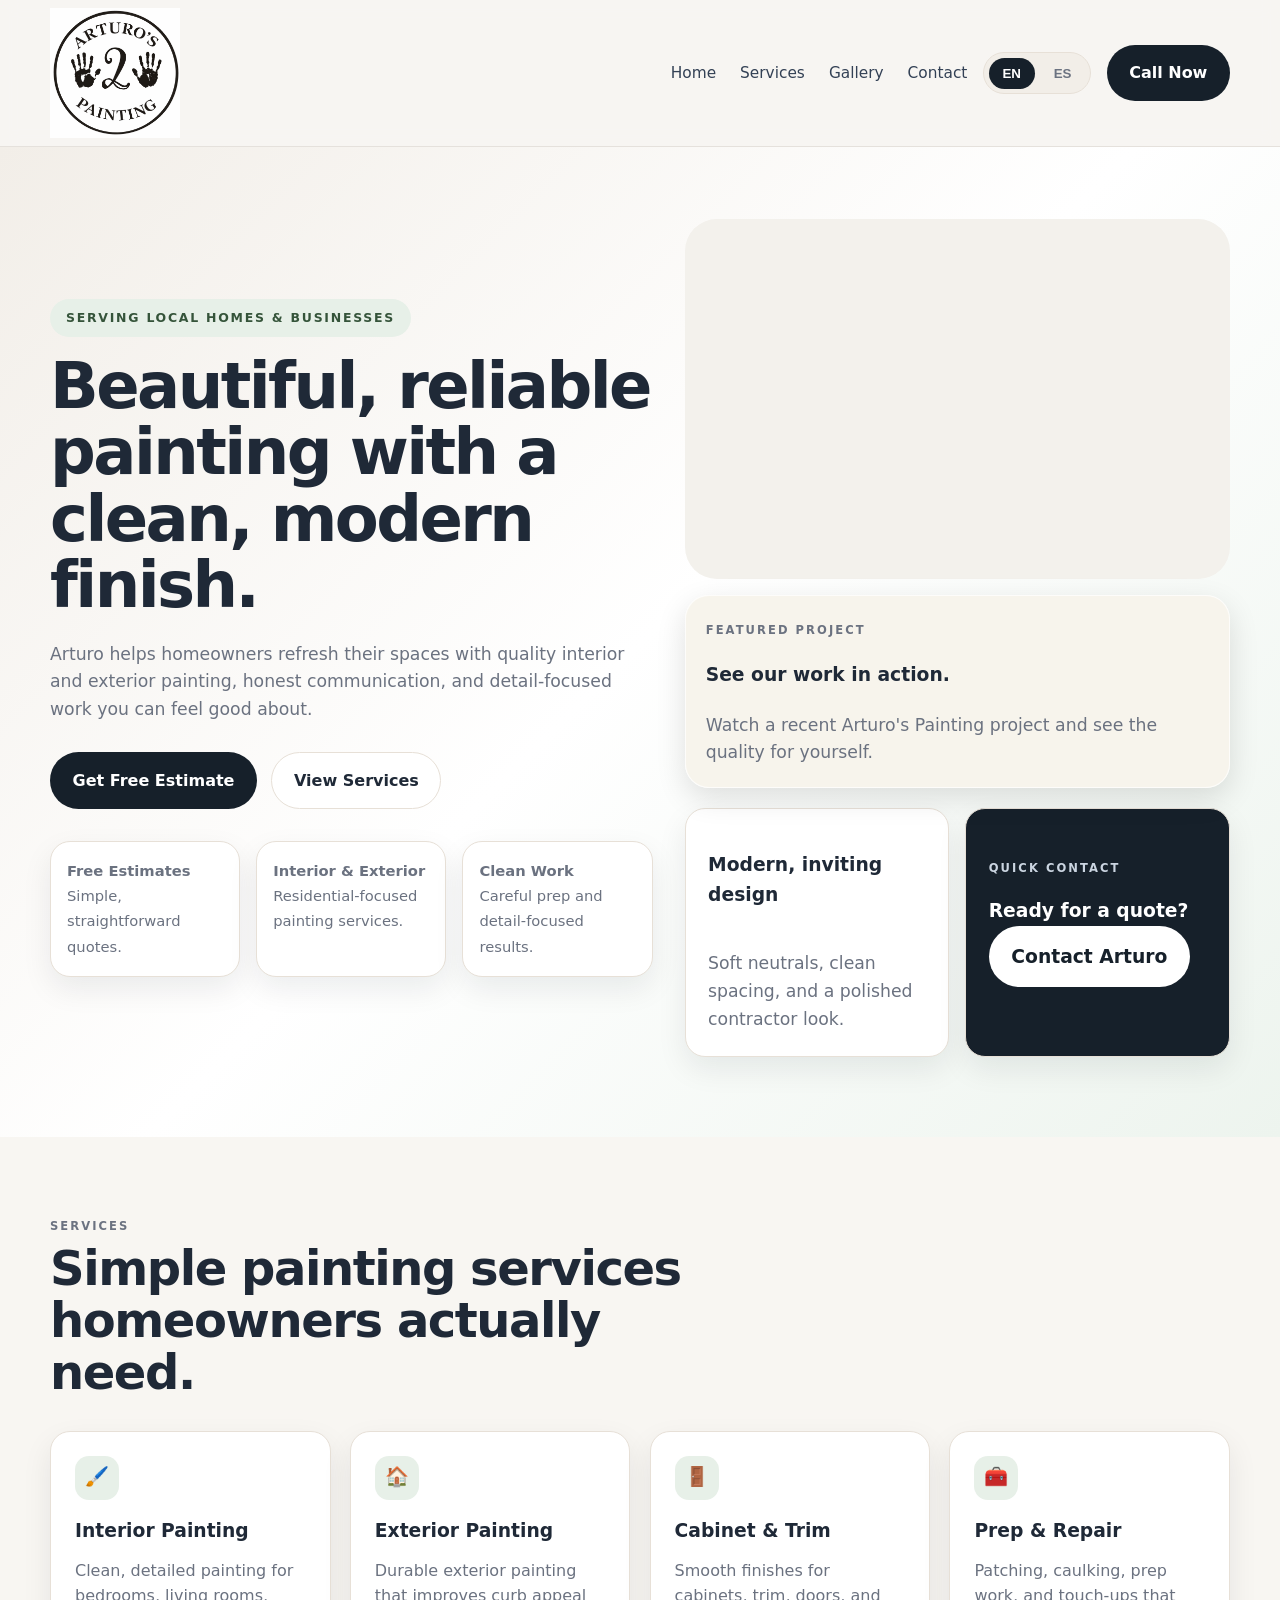
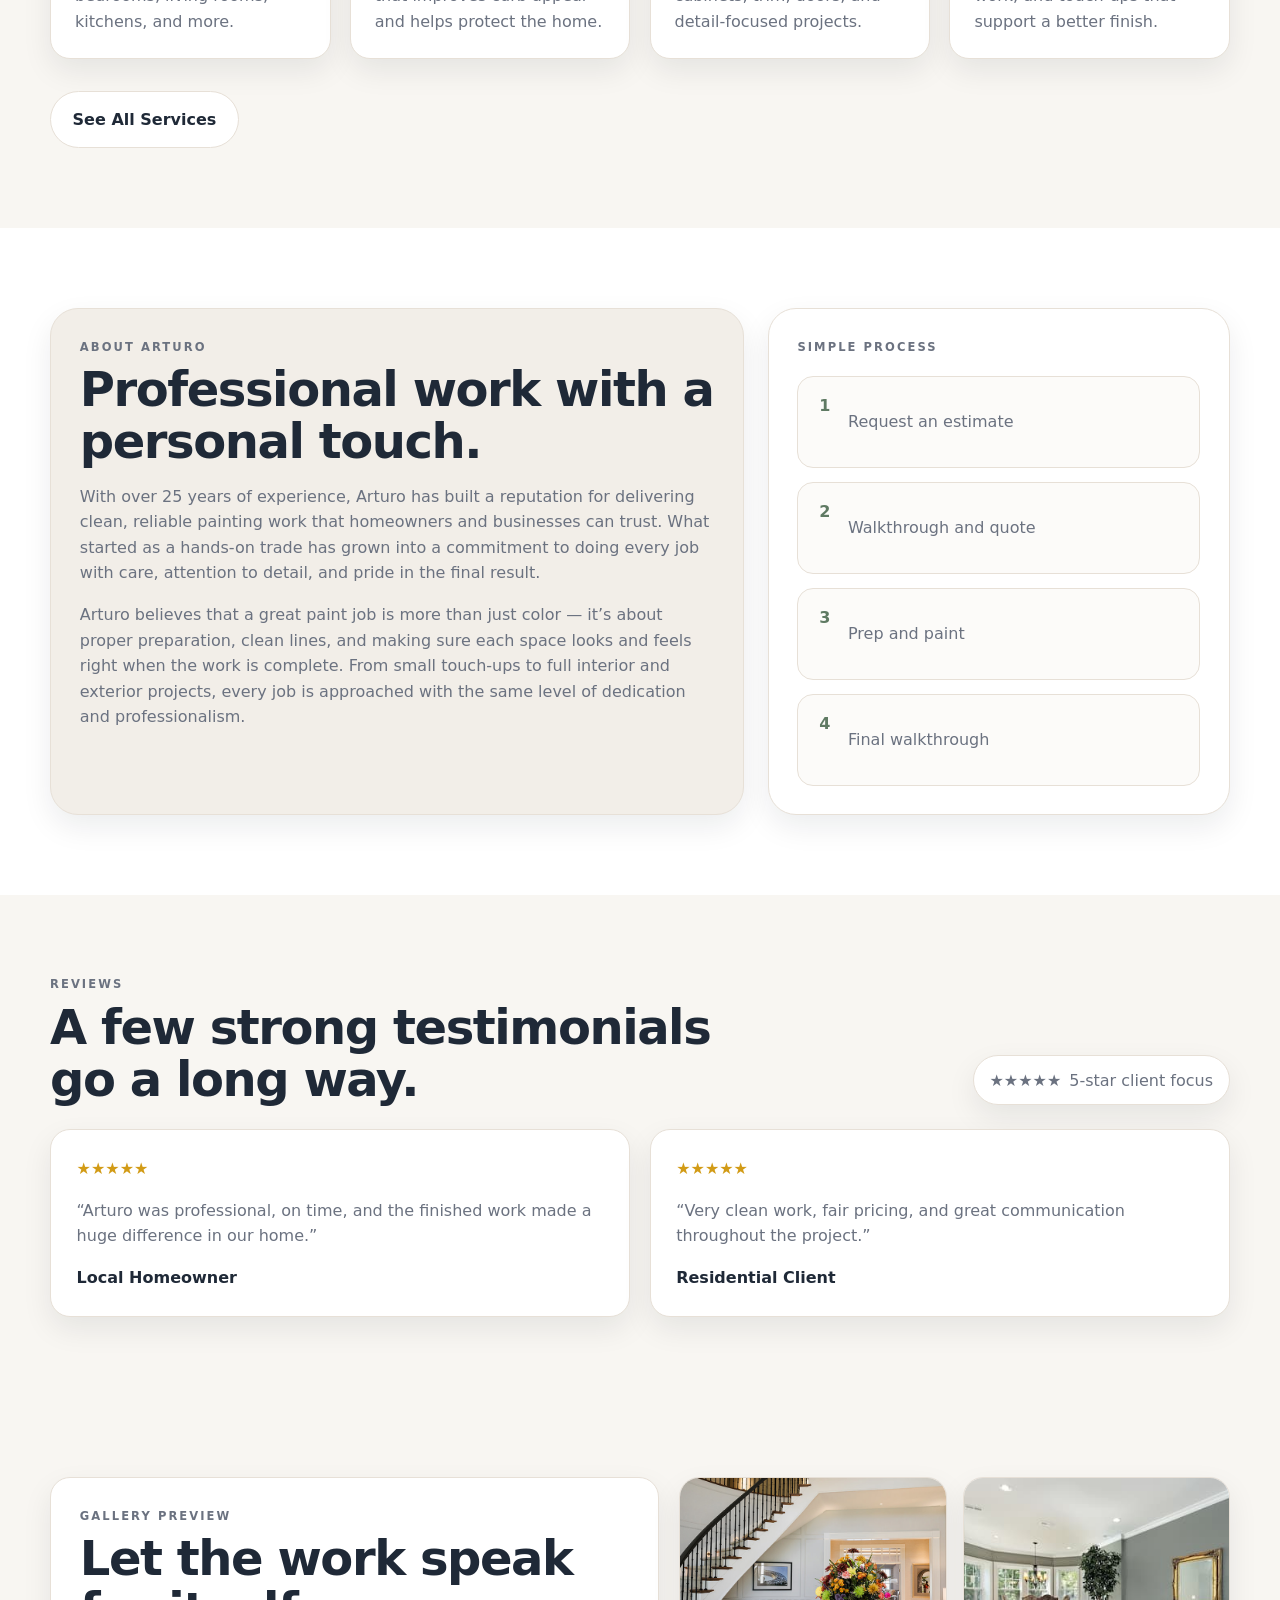
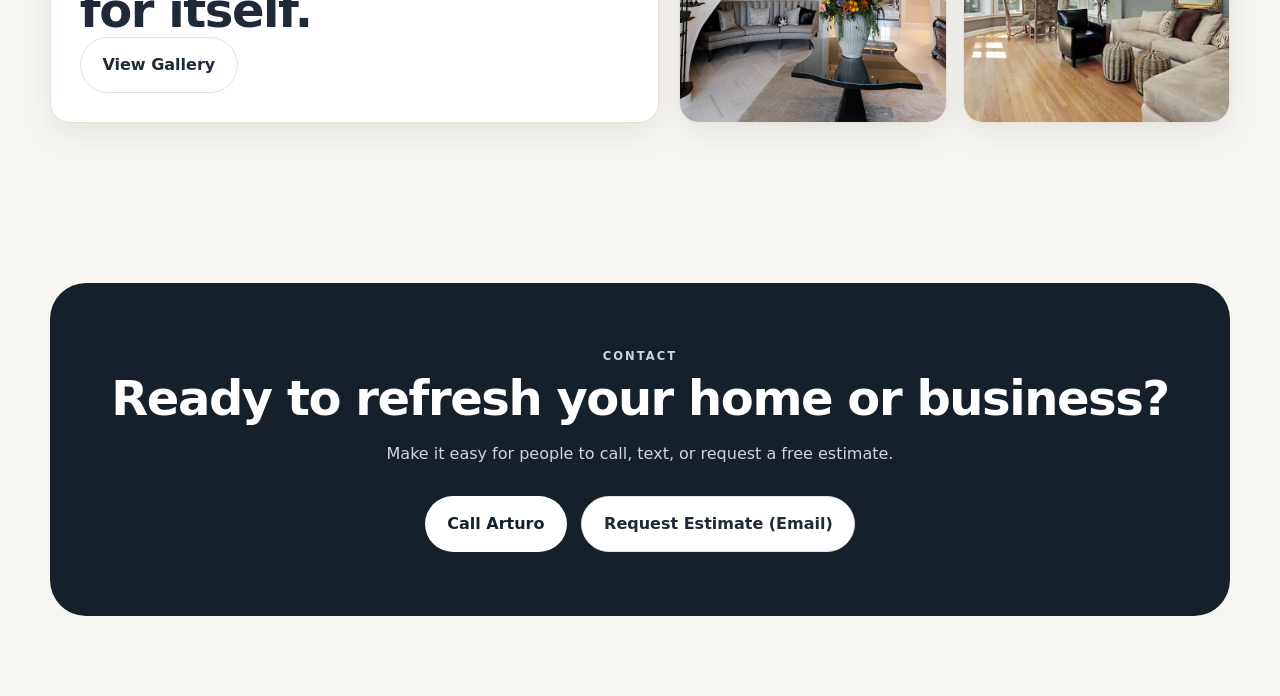
==== index.html @ 675c4dbb "changes" ====
<!DOCTYPE html>
<html lang="en">
  <head>
    <meta charset="UTF-8" />
    <meta name="viewport" content="width=device-width, initial-scale=1.0" />
    <title>Arturo's Painting</title>
    <meta
      name="description"
      content="Arturo's Painting provides interior and exterior painting with clean work, honest pricing, and reliable service."
    />
    <link rel="stylesheet" href="css/styles.css" />
  </head>
  <body>
    <header class="site-header">
      <div class="container header-inner">
        <a href="index.html" class="brand">
            <img src="images/newlogo.png" alt="Arturo's Professional Painting Logo" class="nav-logo" />
        </a>

        <div class="nav-wrap">
          <button class="mobile-menu-btn" id="menuBtn" type="button">Menu</button>

          <nav id="mainNav">
            <a href="index.html">
              <span class="lang-inline" data-lang="en">Home</span>
              <span class="lang-inline" data-lang="es">Inicio</span>
            </a>
            <a href="services.html">
              <span class="lang-inline" data-lang="en">Services</span>
              <span class="lang-inline" data-lang="es">Servicios</span>
            </a>
            <a href="gallery.html">
              <span class="lang-inline" data-lang="en">Gallery</span>
              <span class="lang-inline" data-lang="es">Galería</span>
            </a>
            <a href="#contact">
              <span class="lang-inline" data-lang="en">Contact</span>
              <span class="lang-inline" data-lang="es">Contacto</span>
            </a>
          </nav>

          <div class="lang-toggle" aria-label="Language toggle">
            <button class="active" data-set-lang="en" type="button">EN</button>
            <button data-set-lang="es" type="button">ES</button>
          </div>

          <a class="btn btn-primary desktop-call" href="tel:+8327852536">
            <span class="lang-inline" data-lang="en">Call Now</span>
            <span class="lang-inline" data-lang="es">Llamar</span>
          </a>
        </div>
      </div>
    </header>

    <main>
      <section class="hero">
        <div class="container hero-grid">
          <div>
            <div class="eyebrow">
              <span class="lang-inline" data-lang="en">Serving local homes & businesses</span>
              <span class="lang-inline" data-lang="es">Sirviendo hogares y negocios locales</span>
            </div>

            <div data-lang="en">
              <h2>Beautiful, reliable painting with a clean, modern finish.</h2>
              <p>
                Arturo helps homeowners refresh their spaces with quality interior and exterior
                painting, honest communication, and detail-focused work you can feel good about.
              </p>
            </div>

            <div data-lang="es">
              <h2>Pintura hermosa y confiable con un acabado limpio y moderno.</h2>
              <p>
                Arturo ayuda a los propietarios a renovar sus espacios con pintura interior y
                exterior de calidad, comunicación honesta y trabajo detallado en el que pueden
                confiar.
              </p>
            </div>

            <div class="hero-actions">
              <a class="btn btn-primary" href="#contact">
                <span class="lang-inline" data-lang="en">Get Free Estimate</span>
                <span class="lang-inline" data-lang="es">Solicitar estimado gratis</span>
              </a>
              <a class="btn btn-secondary" href="services.html">
                <span class="lang-inline" data-lang="en">View Services</span>
                <span class="lang-inline" data-lang="es">Ver servicios</span>
              </a>
            </div>

            <div class="quick-facts">
              <div class="fact-card">
                <strong>
                  <span class="lang-inline" data-lang="en">Free Estimates</span>
                  <span class="lang-inline" data-lang="es">Estimados gratis</span>
                </strong>
                <span>
                  <span class="lang-inline" data-lang="en">Simple, straightforward quotes.</span>
                  <span class="lang-inline" data-lang="es">Cotizaciones claras y directas.</span>
                </span>
              </div>

              <div class="fact-card">
                <strong>
                  <span class="lang-inline" data-lang="en">Interior & Exterior</span>
                  <span class="lang-inline" data-lang="es">Interior y exterior</span>
                </strong>
                <span>
                  <span class="lang-inline" data-lang="en">Residential-focused painting services.</span>
                  <span class="lang-inline" data-lang="es">Servicios de pintura enfocados en residencias.</span>
                </span>
              </div>

              <div class="fact-card">
                <strong>
                  <span class="lang-inline" data-lang="en">Clean Work</span>
                  <span class="lang-inline" data-lang="es">Trabajo limpio</span>
                </strong>
                <span>
                  <span class="lang-inline" data-lang="en">Careful prep and detail-focused results.</span>
                  <span class="lang-inline" data-lang="es">Preparación cuidadosa y resultados detallados.</span>
                </span>
              </div>
            </div>
          </div>

          <div class="hero-visual">
            <div class="project-feature">
              <div class="project-panel video-panel">
                <div class="video-wrapper">
                  <iframe
                    src="https://www.youtube.com/embed/dQw4w9WgXcQ?rel=0&modestbranding=1"
                    title="Arturo's Painting Featured Video"
                    frameborder="0"
                    allow="accelerometer; autoplay; clipboard-write; encrypted-media; gyroscope; picture-in-picture"
                    allowfullscreen>
                  </iframe>
                </div>
              </div>
          
              <div class="project-note">
                <small>
                  <span class="lang-inline" data-lang="en">Featured project</span>
                  <span class="lang-inline" data-lang="es">Proyecto destacado</span>
                </small>
                <h3>
                  <span class="lang-inline" data-lang="en">See our work in action.</span>
                  <span class="lang-inline" data-lang="es">Mira nuestro trabajo en acción.</span>
                </h3>
                <p>
                  <span class="lang-inline" data-lang="en">Watch a recent Arturo's Painting project and see the quality for yourself.</span>
                  <span class="lang-inline" data-lang="es">Mira un proyecto reciente de Arturo's Painting y comprueba la calidad por ti mismo.</span>
                </p>
              </div>
            </div>
          
            <div class="hero-bottom-cards">
              <div class="feature-box">
                <h3>
                  <span class="lang-inline" data-lang="en">Modern, inviting design</span>
                  <span class="lang-inline" data-lang="es">Diseño moderno y acogedor</span>
                </h3>
                <p>
                  <span class="lang-inline" data-lang="en">Soft neutrals, clean spacing, and a polished contractor look.</span>
                  <span class="lang-inline" data-lang="es">Neutros suaves, espacios limpios y una apariencia profesional.</span>
                </p>
              </div>
          
              <div class="contact-card dark-card">
                <div class="section-label light-label">
                  <span class="lang-inline" data-lang="en">Quick contact</span>
                  <span class="lang-inline" data-lang="es">Contacto rápido</span>
                </div>
                <h3>
                  <span class="lang-inline" data-lang="en">Ready for a quote?</span>
                  <span class="lang-inline" data-lang="es">¿Listo para un estimado?</span>

                <a class="btn btn-light" href="#contact">
                  <span class="lang-inline" data-lang="en">Contact Arturo</span>
                  <span class="lang-inline" data-lang="es">Contactar a Arturo</span>
                </a>
              </div>
            </div>
          </div>
        </div>
      </section>

      <section class="section">
        <div class="container">
          <div class="section-heading">
            <div class="section-label">
              <span class="lang-inline" data-lang="en">Services</span>
              <span class="lang-inline" data-lang="es">Servicios</span>
            </div>

            <div data-lang="en">
              <h2>Simple painting services homeowners actually need.</h2>
            </div>

            <div data-lang="es">
              <h2>Servicios de pintura simples que los propietarios realmente necesitan.</h2>
            </div>
          </div>

          <div class="services-grid">
            <article class="card">
              <div class="icon">🖌️</div>
              <div data-lang="en">
                <h3>Interior Painting</h3>
                <p>Clean, detailed painting for bedrooms, living rooms, kitchens, and more.</p>
              </div>
              <div data-lang="es">
                <h3>Pintura interior</h3>
                <p>Pintura limpia y detallada para recámaras, salas, cocinas y más.</p>
              </div>
            </article>

            <article class="card">
              <div class="icon">🏠</div>
              <div data-lang="en">
                <h3>Exterior Painting</h3>
                <p>Durable exterior painting that improves curb appeal and helps protect the home.</p>
              </div>
              <div data-lang="es">
                <h3>Pintura exterior</h3>
                <p>Pintura exterior duradera que mejora la vista de la casa y ayuda a protegerla.</p>
              </div>
            </article>

            <article class="card">
              <div class="icon">🚪</div>
              <div data-lang="en">
                <h3>Cabinet & Trim</h3>
                <p>Smooth finishes for cabinets, trim, doors, and detail-focused projects.</p>
              </div>
              <div data-lang="es">
                <h3>Gabinetes y molduras</h3>
                <p>Acabados lisos para gabinetes, molduras, puertas y detalles finos.</p>
              </div>
            </article>

            <article class="card">
              <div class="icon">🧰</div>
              <div data-lang="en">
                <h3>Prep & Repair</h3>
                <p>Patching, caulking, prep work, and touch-ups that support a better finish.</p>
              </div>
              <div data-lang="es">
                <h3>Preparación y reparación</h3>
                <p>Resanes, calafateo, preparación y retoques para un mejor acabado.</p>
              </div>
            </article>
          </div>

          <div class="section-cta">
            <a class="btn btn-secondary" href="services.html">
              <span class="lang-inline" data-lang="en">See All Services</span>
              <span class="lang-inline" data-lang="es">Ver todos los servicios</span>
            </a>
          </div>
        </div>
      </section>

      <section class="section alt-section">
        <div class="container">
          <div class="about-layout">
            <div class="about-box">
              <div class="section-label">
                <span class="lang-inline" data-lang="en">About Arturo</span>
                <span class="lang-inline" data-lang="es">Sobre Arturo</span>
              </div>
      
              <div data-lang="en">
                <h2 class="section-title">Professional work with a personal touch.</h2>
                <p>
                  With over 25 years of experience, Arturo has built a reputation for delivering clean, reliable painting work that homeowners and businesses can trust. What started as a hands-on trade has grown into a commitment to doing every job with care, attention to detail, and pride in the final result.
                </p>
                <p>
                  Arturo believes that a great paint job is more than just color — it’s about proper preparation, clean lines, and making sure each space looks and feels right when the work is complete. From small touch-ups to full interior and exterior projects, every job is approached with the same level of dedication and professionalism.
                </p>
              </div>
      
              <div data-lang="es">
                <h2 class="section-title">Trabajo profesional con un toque personal.</h2>
                <p>
                  Con más de 25 años de experiencia, Arturo ha construido una reputación basada en ofrecer trabajos de pintura limpios y confiables en los que los clientes pueden confiar. Lo que comenzó como un oficio práctico se ha convertido en un compromiso de realizar cada proyecto con cuidado, atención al detalle y orgullo por el resultado final.
                </p>
                <p>
                  Arturo cree que un buen trabajo de pintura es más que solo color — se trata de una preparación adecuada, líneas limpias y de asegurar que cada espacio luzca y se sienta bien al terminar. Desde pequeños retoques hasta proyectos completos de interior y exterior, cada trabajo se realiza con el mismo nivel de dedicación y profesionalismo.
                </p>
              </div>
            </div>
      
            <div class="why-box">
              <div class="section-label">
                <span class="lang-inline" data-lang="en">Simple process</span>
                <span class="lang-inline" data-lang="es">Proceso simple</span>
              </div>
      
              <div class="why-list">
                <div class="why-item">
                  <span class="check">1</span>
                  <p>
                    <span class="lang-inline" data-lang="en">Request an estimate</span>
                    <span class="lang-inline" data-lang="es">Solicita un estimado</span>
                  </p>
                </div>
      
                <div class="why-item">
                  <span class="check">2</span>
                  <p>
                    <span class="lang-inline" data-lang="en">Walkthrough and quote</span>
                    <span class="lang-inline" data-lang="es">Revisión y cotización</span>
                  </p>
                </div>
      
                <div class="why-item">
                  <span class="check">3</span>
                  <p>
                    <span class="lang-inline" data-lang="en">Prep and paint</span>
                    <span class="lang-inline" data-lang="es">Preparación y pintura</span>
                  </p>
                </div>
      
                <div class="why-item">
                  <span class="check">4</span>
                  <p>
                    <span class="lang-inline" data-lang="en">Final walkthrough</span>
                    <span class="lang-inline" data-lang="es">Revisión final</span>
                  </p>
                </div>
              </div>
            </div>
          </div>
        </div>
      </section>

      <section class="section">
        <div class="container">
          <div class="reviews-head">
            <div class="section-heading no-margin">
              <div class="section-label">
                <span class="lang-inline" data-lang="en">Reviews</span>
                <span class="lang-inline" data-lang="es">Reseñas</span>
              </div>
              <div data-lang="en"><h2>A few strong testimonials go a long way.</h2></div>
              <div data-lang="es"><h2>Unas cuantas reseñas buenas ayudan muchísimo.</h2></div>
            </div>

            <div class="pill">
              ★★★★★
              <span class="lang-inline" data-lang="en">5-star client focus</span>
              <span class="lang-inline" data-lang="es">Enfoque en clientes de 5 estrellas</span>
            </div>
          </div>

          <div class="testimonial-grid">
            <article class="testimonial">
              <div class="stars">★★★★★</div>
              <div data-lang="en">
                <p>“Arturo was professional, on time, and the finished work made a huge difference in our home.”</p>
                <strong>Local Homeowner</strong>
              </div>
              <div data-lang="es">
                <p>“Arturo fue profesional, puntual y el trabajo final hizo una gran diferencia en nuestra casa.”</p>
                <strong>Cliente local</strong>
              </div>
            </article>

            <article class="testimonial">
              <div class="stars">★★★★★</div>
              <div data-lang="en">
                <p>“Very clean work, fair pricing, and great communication throughout the project.”</p>
                <strong>Residential Client</strong>
              </div>
              <div data-lang="es">
                <p>“Trabajo muy limpio, precio justo y excelente comunicación durante todo el proyecto.”</p>
                <strong>Cliente residencial</strong>
              </div>
            </article>
          </div>
        </div>
      </section>

      <section class="section">
        <div class="container gallery-grid">
          <div class="gallery-copy card">
            <div class="section-label">
              <span class="lang-inline" data-lang="en">Gallery preview</span>
              <span class="lang-inline" data-lang="es">Vista previa de galería</span>
            </div>

            <div data-lang="en">
              <h2 class="section-title">Let the work speak for itself.</h2>
            </div>

            <div data-lang="es">
              <h2 class="section-title">Deja que el trabajo hable por sí solo.</h2>
            </div>

            <a class="btn btn-secondary" href="gallery.html">
              <span class="lang-inline" data-lang="en">View Gallery</span>
              <span class="lang-inline" data-lang="es">Ver galería</span>
            </a>
          </div>

          <div class="mini-gallery">
            <div class="gallery-card image-fill">
              <img src="images/paintings/pre3.jpg" alt="Painting project preview" />
            </div>
            <div class="gallery-card image-fill">
              <img src="images/paintings/pre1.jpg" alt="Painting project preview" />
            </div>
          </div>
        </div>
      </section>

      <section class="section" id="contact">
        <div class="container">
          <div class="contact-band">
            <div class="section-label light-label">
              <span class="lang-inline" data-lang="en">Contact</span>
              <span class="lang-inline" data-lang="es">Contacto</span>
            </div>

            <div data-lang="en">
              <h2 class="section-title">Ready to refresh your home or business?</h2>
              <p>Make it easy for people to call, text, or request a free estimate.</p>
            </div>

            <div data-lang="es">
              <h2 class="section-title">¿Listo para renovar tu casa o negocio?</h2>
              <p>Haz que sea fácil llamar, mandar mensaje o pedir un estimado gratis.</p>
            </div>

            <div class="contact-actions">
              <a class="btn btn-light" href="tel:+8327852536">
                <span class="lang-inline" data-lang="en">Call Arturo</span>
                <span class="lang-inline" data-lang="es">Llamar a Arturo</span>
              </a>
              <a class="btn btn-secondary" href="mailto:gnajellie@gmail.com">
                <span class="lang-inline" data-lang="en">Request Estimate (Email)</span>
                <span class="lang-inline" data-lang="es">Solicitar estimado</span>
              </a>
            </div>
          </div>
        </div>
      </section>
    </main>

    <a class="floating-call" href="tel:+8327852536">
      <span class="lang-inline" data-lang="en">Call Arturo</span>
      <span class="lang-inline" data-lang="es">Llamar a Arturo</span>
    </a>

    <script src="js/script.js"></script>
  </body>
</html>
---- css/styles.css ----
:root {
  --bg: #f8f6f2;
  --surface: #ffffff;
  --surface-soft: #f2eee8;
  --text: #1f2937;
  --muted: #6b7280;
  --line: #e7e0d7;
  --dark: #16202a;
  --accent: #5f7a63;
  --accent-soft: #e7f0e8;
  --shadow: 0 12px 30px rgba(15, 23, 42, 0.08);
  --radius-xl: 28px;
  --radius-lg: 20px;
  --radius-md: 14px;
  --max: 1180px;
}

* {
  box-sizing: border-box;
}

html {
  scroll-behavior: smooth;
}

body {
  margin: 0;
  font-family: Inter, system-ui, -apple-system, BlinkMacSystemFont, "Segoe UI", sans-serif;
  background: var(--bg);
  color: var(--text);
  line-height: 1.6;
}

a {
  color: inherit;
  text-decoration: none;
}

img {
  max-width: 100%;
  display: block;
}

.container {
  width: min(var(--max), calc(100% - 2rem));
  margin: 0 auto;
}

.narrow {
  max-width: 850px;
}

.site-header {
  position: sticky;
  top: 0;
  z-index: 1000;
  backdrop-filter: blur(8px);
  background-color: rgba(247, 245, 242, 0.85);
  border-bottom: 1px solid #e5e1dc;
}

.header-inner {
  display: flex;
  align-items: center;
  justify-content: space-between;
  gap: 1rem;
  padding: 0.5rem 0;
}

.brand h1 {
  margin: 0;
  font-size: 1.25rem;
  line-height: 1.1;
}

.brand p {
  margin: 0.25rem 0 0;
  font-size: 0.72rem;
  letter-spacing: 0.18em;
  text-transform: uppercase;
  color: var(--muted);
}

.nav-wrap {
  display: flex;
  align-items: center;
  gap: 1rem;
}

nav {
  display: flex;
  gap: 1.5rem;
  font-size: 0.96rem;
  color: #334155;
}

nav a:hover {
  color: #000;
}

.lang-toggle {
  display: inline-flex;
  align-items: center;
  gap: 0.35rem;
  padding: 0.28rem;
  background: var(--surface-soft);
  border: 1px solid var(--line);
  border-radius: 999px;
}

.lang-toggle button {
  border: 0;
  background: transparent;
  color: var(--muted);
  padding: 0.5rem 0.85rem;
  border-radius: 999px;
  font-weight: 600;
  cursor: pointer;
  transition: 0.2s ease;
}

.lang-toggle button.active {
  background: var(--dark);
  color: #fff;
}

.btn {
  display: inline-flex;
  align-items: center;
  justify-content: center;
  gap: 0.55rem;
  border: 1px solid transparent;
  border-radius: 999px;
  padding: 0.9rem 1.35rem;
  font-weight: 700;
  transition: 0.2s ease;
  cursor: pointer;
}

.btn-primary {
  background: var(--dark);
  color: white;
}

.btn-primary:hover {
  transform: translateY(-1px);
}

.btn-secondary {
  background: white;
  border-color: var(--line);
  color: var(--text);
}

.btn-secondary:hover {
  background: #fafafa;
}

.btn-light {
  background: white;
  color: var(--dark);
}

.desktop-call {
  white-space: nowrap;
}

.mobile-menu-btn {
  display: none;
  border: 1px solid var(--line);
  background: white;
  border-radius: 12px;
  padding: 0.7rem 0.9rem;
  font-weight: 700;
}

.hero {
  background: linear-gradient(135deg, #f2eee8 0%, #fff 50%, #edf4ee 100%);
  overflow: hidden;
}

.hero-grid {
  display: grid;
  grid-template-columns: 1.05fr 0.95fr;
  gap: 2rem;
  padding: 4.5rem 0 5rem;
  align-items: center;
}

.page-hero {
  padding: 4.5rem 0 2rem;
}

.page-hero h2 {
  margin: 0.75rem 0 0;
  font-size: clamp(2.2rem, 4.5vw, 4rem);
  line-height: 1.08;
  letter-spacing: -0.04em;
}

.page-hero p {
  color: var(--muted);
  font-size: 1.05rem;
  margin-top: 1rem;
}

.eyebrow {
  display: inline-flex;
  align-items: center;
  gap: 0.5rem;
  padding: 0.55rem 1rem;
  border-radius: 999px;
  background: var(--accent-soft);
  color: #35543a;
  font-size: 0.78rem;
  font-weight: 700;
  letter-spacing: 0.14em;
  text-transform: uppercase;
}

.hero h2 {
  margin: 1rem 0 0;
  font-size: clamp(2.3rem, 5vw, 4.6rem);
  line-height: 1.04;
  letter-spacing: -0.04em;
}

.hero p {
  margin: 1.35rem 0 0;
  max-width: 38rem;
  color: var(--muted);
  font-size: 1.08rem;
}

.hero-actions {
  display: flex;
  flex-wrap: wrap;
  gap: 0.9rem;
  margin-top: 1.8rem;
}

.quick-facts {
  display: grid;
  grid-template-columns: repeat(3, 1fr);
  gap: 1rem;
  margin-top: 2rem;
}

.fact-card,
.card,
.testimonial,
.gallery-card,
.contact-card,
.about-box,
.feature-box,
.why-box,
.info-card,
.before-after-card,
.photo-tile {
  background: var(--surface);
  border: 1px solid var(--line);
  border-radius: var(--radius-lg);
  box-shadow: var(--shadow);
}

.fact-card {
  padding: 1rem;
}

.fact-card strong {
  display: block;
  font-size: 0.98rem;
}

.fact-card span {
  color: var(--muted);
  font-size: 0.92rem;
}

.hero-visual {
  display: grid;
  grid-template-columns: 1.1fr 0.9fr;
  gap: 1rem;
}

.project-panel {
  min-height: 470px;
  border-radius: 32px;
  padding: 1.25rem;
  background-size: cover;
  background-position: center;
  background-repeat: no-repeat;
  display: flex;
  align-items: flex-end;
  overflow: hidden;
}

.project-note {
  width: 100%;
  background: rgba(255, 255, 255, 0.88);
  border: 1px solid rgba(255, 255, 255, 0.7);
  backdrop-filter: blur(10px);
  border-radius: 24px;
  padding: 1rem 1.05rem;
}

.project-note p {
  color: var(--muted);
}

.project-note small,
.section-label {
  color: var(--muted);
  text-transform: uppercase;
  letter-spacing: 0.18em;
  font-size: 0.72rem;
  font-weight: 700;
}

.light-label {
  color: #cbd5e1;
}

.side-stack {
  display: grid;
  gap: 1rem;
}

.feature-box,
.contact-card,
.info-card {
  padding: 1.4rem;
}

.dark-card {
  background: var(--dark);
  color: white;
}

.dark-card p {
  color: #cbd5e1;
}

.icon {
  width: 44px;
  height: 44px;
  border-radius: 14px;
  display: inline-flex;
  align-items: center;
  justify-content: center;
  background: var(--accent-soft);
  color: var(--accent);
  font-size: 1.2rem;
}

.section {
  padding: 5rem 0;
}

.alt-section {
  background: #fff;
}

.section-heading {
  max-width: 44rem;
  margin-bottom: 2rem;
}

.section-heading h2,
.section-title {
  margin: 0.5rem 0 0;
  font-size: clamp(2rem, 4vw, 3rem);
  line-height: 1.08;
  letter-spacing: -0.03em;
}

.section-heading p,
.about-box p,
.why-list p,
.testimonial p,
.gallery-copy p,
.contact-band p,
.info-card p {
  color: var(--muted);
}

.no-margin {
  margin-bottom: 0;
}

.services-grid {
  display: grid;
  grid-template-columns: repeat(4, 1fr);
  gap: 1.2rem;
}

.services-detail-grid {
  display: grid;
  grid-template-columns: repeat(3, 1fr);
  gap: 1.2rem;
}

.card,
.service-detail-card {
  padding: 1.5rem;
}

.card h3,
.service-detail-card h3 {
  margin: 1rem 0 0;
}

.card p,
.service-detail-card p {
  color: var(--muted);
  margin: 0.75rem 0 0;
}

.section-cta {
  margin-top: 2rem;
}

.split-grid {
  display: grid;
  grid-template-columns: 0.95fr 1.05fr;
  gap: 1.4rem;
}

.about-box,
.why-box {
  padding: 1.8rem;
}

.about-box {
  background: var(--surface-soft);
  border-radius: var(--radius-xl);
}

.story-box {
  margin-top: 1rem;
  background: #fff;
  border: 1px solid var(--line);
  border-radius: var(--radius-lg);
  padding: 1rem;
}

.why-box {
  border-radius: var(--radius-xl);
}

.why-list,
.faq-list {
  display: grid;
  gap: 0.9rem;
  margin-top: 1.25rem;
}

.why-item,
.faq-item {
  display: flex;
  gap: 0.8rem;
  align-items: flex-start;
  padding: 1rem;
  border-radius: 16px;
  border: 1px solid var(--line);
  background: #fcfbf9;
}

.check {
  color: var(--accent);
  font-weight: 800;
  min-width: 1.3rem;
  text-align: center;
}

.reviews-head {
  display: flex;
  justify-content: space-between;
  align-items: end;
  gap: 1rem;
  margin-bottom: 1.5rem;
}

.pill {
  display: inline-flex;
  align-items: center;
  gap: 0.5rem;
  padding: 0.7rem 1rem;
  border-radius: 999px;
  border: 1px solid var(--line);
  background: #fff;
  color: var(--muted);
  box-shadow: var(--shadow);
}

.testimonial-grid {
  display: grid;
  grid-template-columns: repeat(2, 1fr);
  gap: 1.2rem;
}

.testimonial {
  padding: 1.6rem;
}

.stars {
  color: #d29b16;
  font-size: 1rem;
}

.gallery-grid {
  display: grid;
  grid-template-columns: 1.05fr 0.95fr;
  gap: 1.3rem;
}

.gallery-copy {
  padding: 1.8rem;
}

.mini-gallery {
  display: grid;
  grid-template-columns: repeat(2, 1fr);
  gap: 1rem;
}

.gallery-card {
  min-height: 210px;
  overflow: hidden;
}

.image-fill img,
.gallery-card img,
.before-after-card img,
.photo-tile img {
  width: 100%;
  height: 100%;
  object-fit: cover;
}

.contact-band {
  background: var(--dark);
  color: #fff;
  text-align: center;
  border-radius: 36px;
  padding: 4rem 1.5rem;
}

.contact-band p {
  max-width: 40rem;
  margin: 1rem auto 0;
  color: #d1d5db;
}

.contact-actions {
  margin-top: 1.8rem;
  display: flex;
  justify-content: center;
  flex-wrap: wrap;
  gap: 0.9rem;
}

.before-after-grid {
  display: grid;
  grid-template-columns: repeat(2, 1fr);
  gap: 1.2rem;
}

.before-after-card {
  overflow: hidden;
  position: relative;
}

.ba-label {
  position: absolute;
  top: 1rem;
  left: 1rem;
  z-index: 2;
  background: rgba(22, 32, 42, 0.9);
  color: white;
  padding: 0.5rem 0.85rem;
  border-radius: 999px;
  font-size: 0.85rem;
  font-weight: 700;
}

.before-after-card img {
  height: 420px;
}

.photo-grid {
  display: grid;
  grid-template-columns: repeat(3, 1fr);
  gap: 1rem;
}

.photo-tile {
  overflow: hidden;
  min-height: 260px;
}

.floating-call {
  position: fixed;
  right: 1rem;
  bottom: 1rem;
  z-index: 999;
  background: var(--dark);
  color: white;
  border-radius: 999px;
  padding: 0.95rem 1.2rem;
  font-weight: 700;
  box-shadow: 0 12px 28px rgba(15, 23, 42, 0.2);
  display: none;
}

[data-lang] {
  display: none;
}

html[lang="en"] [data-lang="en"] {
  display: block;
}

html[lang="es"] [data-lang="es"] {
  display: block;
}

html[lang="en"] .lang-inline[data-lang="en"],
html[lang="es"] .lang-inline[data-lang="es"] {
  display: inline;
}

.lang-inline {
  display: none;
}

@media (max-width: 1024px) {
  .hero-grid,
  .split-grid,
  .gallery-grid,
  .services-detail-grid {
    grid-template-columns: 1fr;
  }

  .hero-visual,
  .services-grid,
  .quick-facts,
  .testimonial-grid,
  .before-after-grid,
  .photo-grid {
    grid-template-columns: 1fr 1fr;
  }

  .services-grid {
    grid-template-columns: repeat(2, 1fr);
  }

  .quick-facts {
    grid-template-columns: repeat(2, 1fr);
  }
}

@media (max-width: 760px) {
  nav {
    display: none;
    position: absolute;
    top: calc(100% + 0.5rem);
    left: 1rem;
    right: 1rem;
    background: white;
    border: 1px solid var(--line);
    border-radius: 20px;
    padding: 1rem;
    box-shadow: var(--shadow);
    flex-direction: column;
  }

  nav.open {
    display: flex;
  }

  .mobile-menu-btn {
    display: inline-flex;
  }

  .desktop-call {
    display: none;
  }

  .header-inner {
    align-items: flex-start;
  }

  .nav-wrap {
    flex-direction: column;
    align-items: end;
  }

  .hero-grid {
    padding: 3.4rem 0 4rem;
  }

  .hero-visual,
  .quick-facts,
  .services-grid,
  .services-detail-grid,
  .testimonial-grid,
  .mini-gallery,
  .photo-grid,
  .before-after-grid {
    grid-template-columns: 1fr;
  }

  .reviews-head {
    flex-direction: column;
    align-items: flex-start;
  }

  .project-panel {
    min-height: 320px;
  }

  .before-after-card img,
  .photo-tile {
    min-height: 220px;
  }

  .floating-call {
    display: inline-flex;
  }
}
.nav-logo {
  height: 130px;
  width: auto;
  display: block;
}
@media (max-width: 768px) {
  .nav-logo {
    height: 90px;
  }
}
.service-detail-card {
  padding: 0;
  overflow: hidden;
}

.service-card-image {
  width: 100%;
  height: 200px;
  overflow: hidden;
  border-bottom: 1px solid var(--line);
}

.service-card-image img {
  width: 100%;
  height: 100%;
  object-fit: cover;
  display: block;
}

.service-detail-card h3,
.service-detail-card p {
  padding-left: 1.5rem;
  padding-right: 1.5rem;
}

.service-detail-card h3 {
  margin-top: 1.25rem;
}

.service-detail-card p:last-child,
.service-detail-card [data-lang="en"] p,
.service-detail-card [data-lang="es"] p {
  padding-bottom: 1.5rem;
}
.hero-visual {
  display: grid;
  grid-template-columns: 1fr;
  gap: 1.25rem;
  align-content: start;
}

.project-feature {
  display: flex;
  flex-direction: column;
  gap: 1rem;
}

.project-panel.video-panel {
  position: relative;
  min-height: 360px;
  border-radius: 32px;
  overflow: hidden;
  background: #f3f1ec;
}

.video-wrapper {
  position: absolute;
  inset: 0;
  width: 100%;
  height: 100%;
}

.video-wrapper iframe {
  width: 100%;
  height: 100%;
  border: 0;
}

.project-note {
  background: rgba(247, 244, 236, 0.98);
  border-radius: 24px;
  padding: 1.25rem;
  box-shadow: 0 10px 30px rgba(0, 0, 0, 0.12);
}

.hero-bottom-cards {
  display: grid;
  grid-template-columns: 1fr 1fr;
  gap: 1rem;
  width: 100%;
}

.feature-box,
.contact-card {
  min-height: 220px;
  display: flex;
  flex-direction: column;
  justify-content: center;
}

@media (max-width: 760px) {
  .hero-bottom-cards {
    grid-template-columns: 1fr;
  }

  .project-panel.video-panel {
    min-height: 320px;
  }

  .project-note {
    max-width: 100%;
  }
}
.about-layout {
  display: grid;
  grid-template-columns: 1.2fr 0.8fr;
  gap: 1.5rem;
  align-items: start;
}

.about-box,
.why-box {
  height: 100%;
}

@media (max-width: 900px) {
  .about-layout {
    grid-template-columns: 1fr;
  }
}
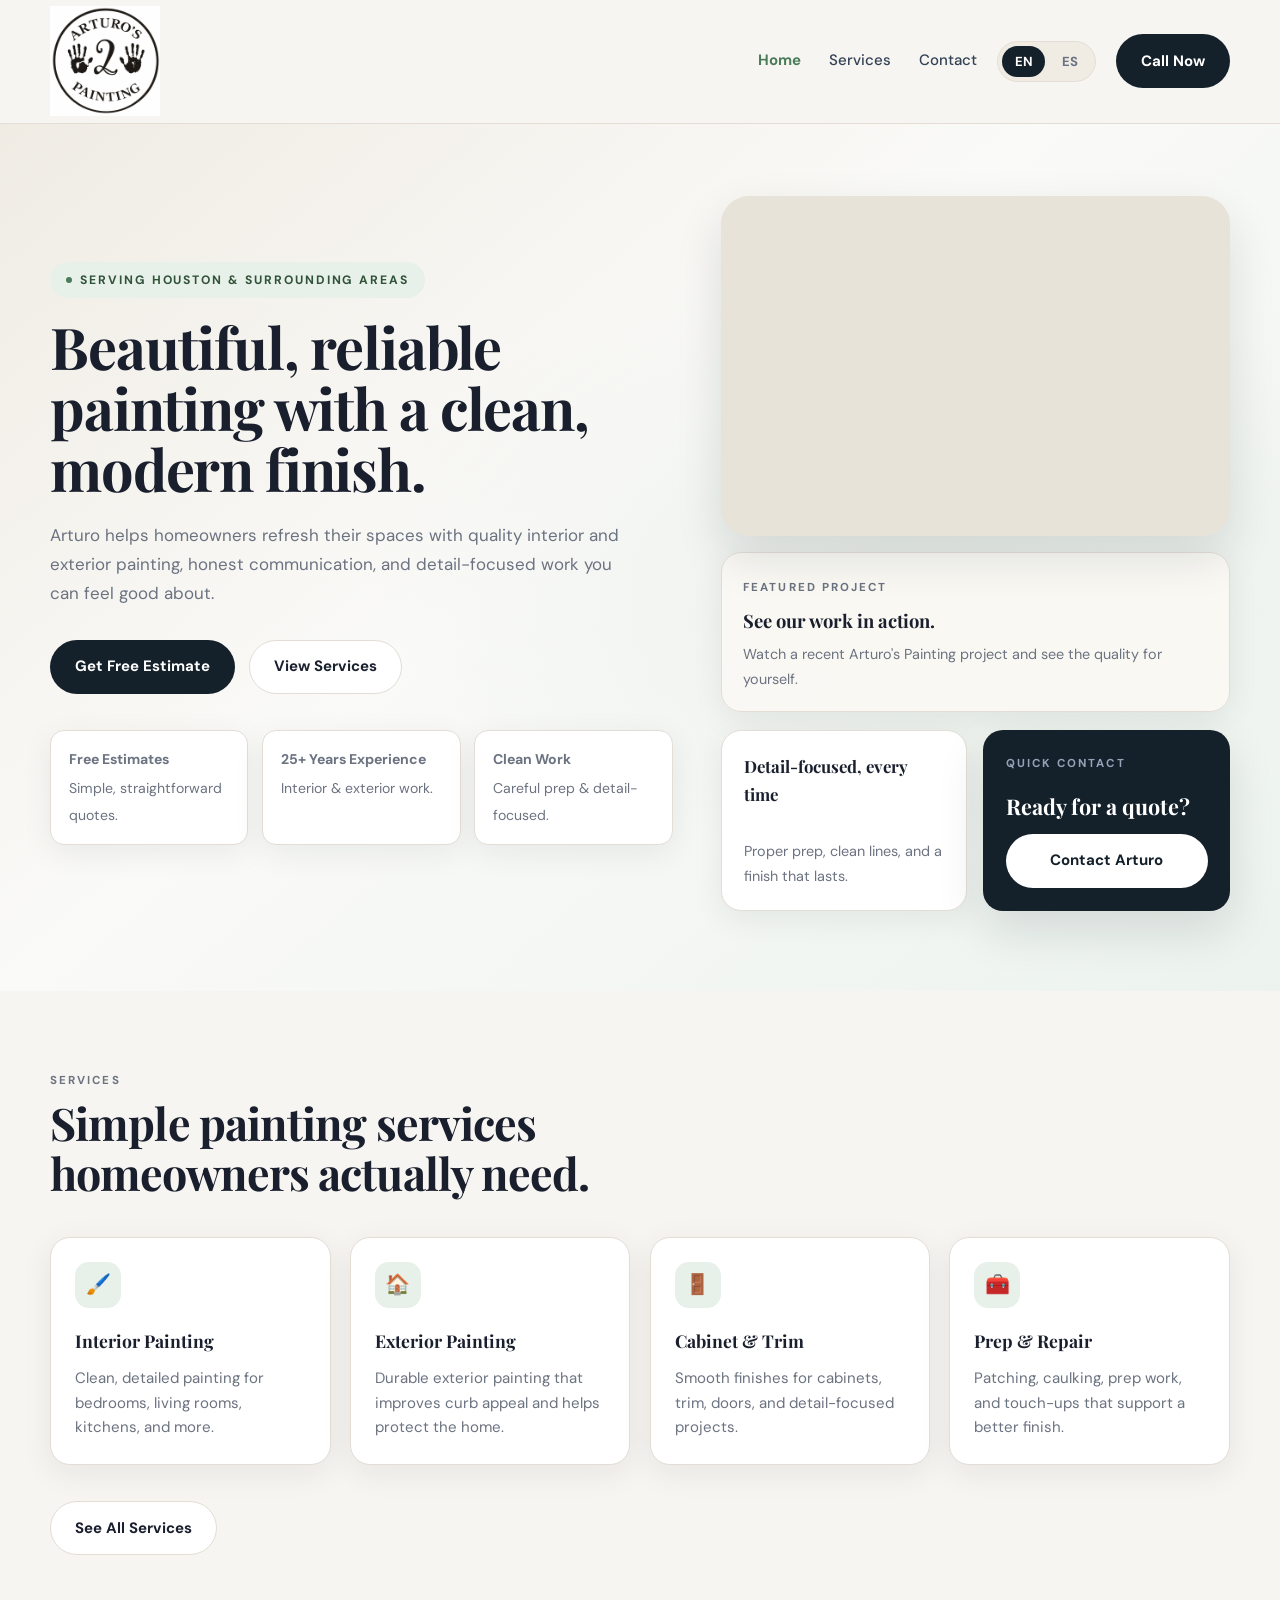
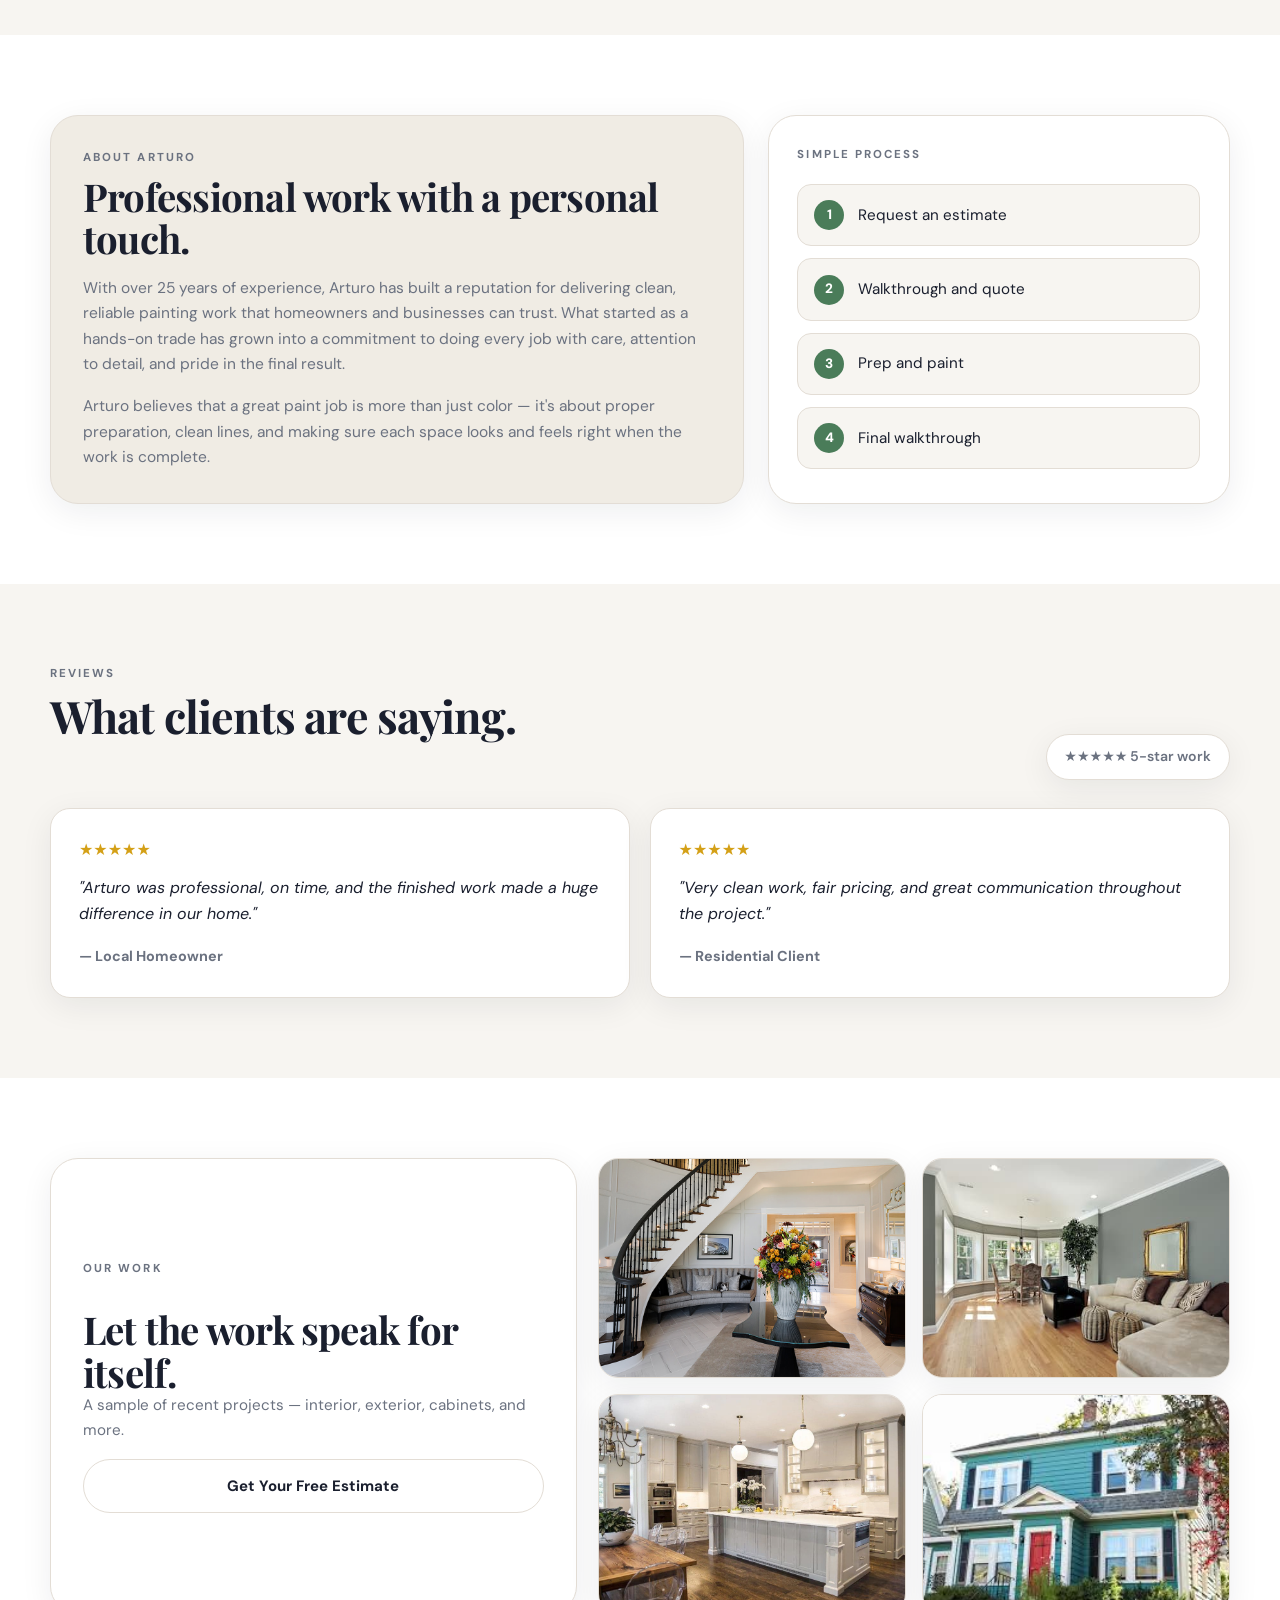
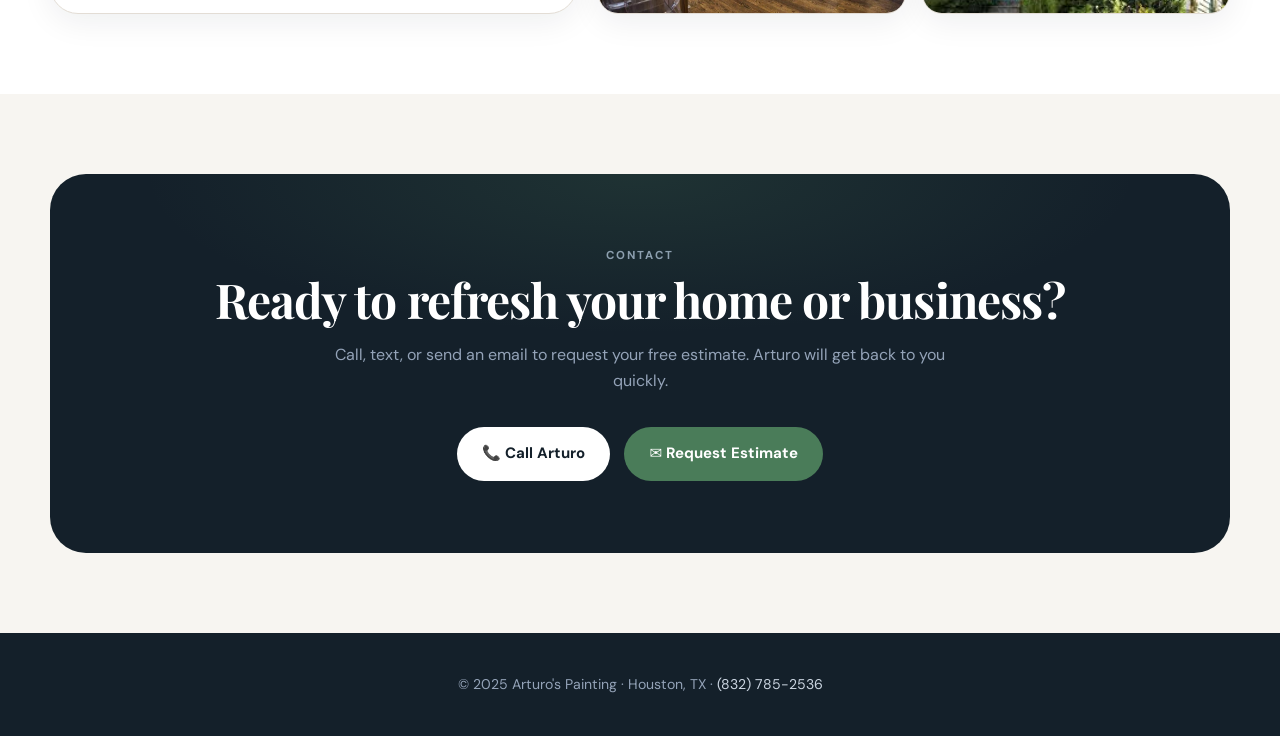
==== commit 8ff6f525: "changes" ====
--- a/index.html
+++ b/index.html
@@ -3,24 +3,35 @@
   <head>
     <meta charset="UTF-8" />
     <meta name="viewport" content="width=device-width, initial-scale=1.0" />
-    <title>Arturo's Painting</title>
-    <meta
-      name="description"
-      content="Arturo's Painting provides interior and exterior painting with clean work, honest pricing, and reliable service."
-    />
+    <title>Arturo's Painting | Houston, TX</title>
+    <meta name="description" content="Arturo's Painting provides interior and exterior painting with clean work, honest pricing, and reliable service in Houston, TX." />
+    <meta name="theme-color" content="#14202a" />
+
+    <!-- Open Graph -->
+    <meta property="og:title" content="Arturo's Painting | Houston, TX" />
+    <meta property="og:description" content="Interior & exterior painting with clean work, honest pricing, and reliable service." />
+    <meta property="og:type" content="website" />
+    <meta property="og:image" content="images/paintings/featured-photo.jpg" />
+
+    <link rel="preconnect" href="https://fonts.googleapis.com" />
+    <link rel="preconnect" href="https://fonts.gstatic.com" crossorigin />
     <link rel="stylesheet" href="css/styles.css" />
   </head>
   <body>
+
     <header class="site-header">
       <div class="container header-inner">
         <a href="index.html" class="brand">
-            <img src="images/newlogo.png" alt="Arturo's Professional Painting Logo" class="nav-logo" />
+          <img src="images/newlogo.png" alt="Arturo's Painting Logo" class="nav-logo" />
         </a>
 
         <div class="nav-wrap">
-          <button class="mobile-menu-btn" id="menuBtn" type="button">Menu</button>
-
-          <nav id="mainNav">
+          <button class="mobile-menu-btn" id="menuBtn" type="button" aria-expanded="false" aria-controls="mainNav">
+            <span class="lang-inline" data-lang="en">Menu</span>
+            <span class="lang-inline" data-lang="es">Menú</span>
+          </button>
+
+          <nav id="mainNav" role="navigation">
             <a href="index.html">
               <span class="lang-inline" data-lang="en">Home</span>
               <span class="lang-inline" data-lang="es">Inicio</span>
@@ -29,10 +40,6 @@
               <span class="lang-inline" data-lang="en">Services</span>
               <span class="lang-inline" data-lang="es">Servicios</span>
             </a>
-            <a href="gallery.html">
-              <span class="lang-inline" data-lang="en">Gallery</span>
-              <span class="lang-inline" data-lang="es">Galería</span>
-            </a>
             <a href="#contact">
               <span class="lang-inline" data-lang="en">Contact</span>
               <span class="lang-inline" data-lang="es">Contacto</span>
@@ -44,7 +51,7 @@
             <button data-set-lang="es" type="button">ES</button>
           </div>
 
-          <a class="btn btn-primary desktop-call" href="tel:+8327852536">
+          <a class="btn btn-primary desktop-call" href="tel:+18327852536">
             <span class="lang-inline" data-lang="en">Call Now</span>
             <span class="lang-inline" data-lang="es">Llamar</span>
           </a>
@@ -53,29 +60,25 @@
     </header>
 
     <main>
+
+      <!-- ── Hero ── -->
       <section class="hero">
         <div class="container hero-grid">
+
           <div>
             <div class="eyebrow">
-              <span class="lang-inline" data-lang="en">Serving local homes & businesses</span>
-              <span class="lang-inline" data-lang="es">Sirviendo hogares y negocios locales</span>
+              <span class="lang-inline" data-lang="en">Serving Houston & surrounding areas</span>
+              <span class="lang-inline" data-lang="es">Sirviendo Houston y sus alrededores</span>
             </div>
 
             <div data-lang="en">
               <h2>Beautiful, reliable painting with a clean, modern finish.</h2>
-              <p>
-                Arturo helps homeowners refresh their spaces with quality interior and exterior
-                painting, honest communication, and detail-focused work you can feel good about.
-              </p>
+              <p>Arturo helps homeowners refresh their spaces with quality interior and exterior painting, honest communication, and detail-focused work you can feel good about.</p>
             </div>
 
             <div data-lang="es">
               <h2>Pintura hermosa y confiable con un acabado limpio y moderno.</h2>
-              <p>
-                Arturo ayuda a los propietarios a renovar sus espacios con pintura interior y
-                exterior de calidad, comunicación honesta y trabajo detallado en el que pueden
-                confiar.
-              </p>
+              <p>Arturo ayuda a los propietarios a renovar sus espacios con pintura de calidad, comunicación honesta y trabajo detallado en el que pueden confiar.</p>
             </div>
 
             <div class="hero-actions">
@@ -100,26 +103,24 @@
                   <span class="lang-inline" data-lang="es">Cotizaciones claras y directas.</span>
                 </span>
               </div>
-
               <div class="fact-card">
                 <strong>
-                  <span class="lang-inline" data-lang="en">Interior & Exterior</span>
-                  <span class="lang-inline" data-lang="es">Interior y exterior</span>
+                  <span class="lang-inline" data-lang="en">25+ Years Experience</span>
+                  <span class="lang-inline" data-lang="es">+25 años de experiencia</span>
                 </strong>
                 <span>
-                  <span class="lang-inline" data-lang="en">Residential-focused painting services.</span>
-                  <span class="lang-inline" data-lang="es">Servicios de pintura enfocados en residencias.</span>
+                  <span class="lang-inline" data-lang="en">Interior & exterior work.</span>
+                  <span class="lang-inline" data-lang="es">Trabajos de interior y exterior.</span>
                 </span>
               </div>
-
               <div class="fact-card">
                 <strong>
                   <span class="lang-inline" data-lang="en">Clean Work</span>
                   <span class="lang-inline" data-lang="es">Trabajo limpio</span>
                 </strong>
                 <span>
-                  <span class="lang-inline" data-lang="en">Careful prep and detail-focused results.</span>
-                  <span class="lang-inline" data-lang="es">Preparación cuidadosa y resultados detallados.</span>
+                  <span class="lang-inline" data-lang="en">Careful prep & detail-focused.</span>
+                  <span class="lang-inline" data-lang="es">Preparación cuidadosa y detallada.</span>
                 </span>
               </div>
             </div>
@@ -130,7 +131,7 @@
               <div class="project-panel video-panel">
                 <div class="video-wrapper">
                   <iframe
-                    src="https://www.youtube.com/embed/dQw4w9WgXcQ?rel=0&modestbranding=1"
+                    src="https://www.youtube.com/embed/ID?rel=0&modestbranding=1"
                     title="Arturo's Painting Featured Video"
                     frameborder="0"
                     allow="accelerometer; autoplay; clipboard-write; encrypted-media; gyroscope; picture-in-picture"
@@ -138,7 +139,7 @@
                   </iframe>
                 </div>
               </div>
-          
+
               <div class="project-note">
                 <small>
                   <span class="lang-inline" data-lang="en">Featured project</span>
@@ -150,24 +151,24 @@
                 </h3>
                 <p>
                   <span class="lang-inline" data-lang="en">Watch a recent Arturo's Painting project and see the quality for yourself.</span>
-                  <span class="lang-inline" data-lang="es">Mira un proyecto reciente de Arturo's Painting y comprueba la calidad por ti mismo.</span>
+                  <span class="lang-inline" data-lang="es">Mira un proyecto reciente y comprueba la calidad por ti mismo.</span>
                 </p>
               </div>
             </div>
-          
+
             <div class="hero-bottom-cards">
               <div class="feature-box">
                 <h3>
-                  <span class="lang-inline" data-lang="en">Modern, inviting design</span>
-                  <span class="lang-inline" data-lang="es">Diseño moderno y acogedor</span>
+                  <span class="lang-inline" data-lang="en">Detail-focused, every time</span>
+                  <span class="lang-inline" data-lang="es">Detalle en cada proyecto</span>
                 </h3>
                 <p>
-                  <span class="lang-inline" data-lang="en">Soft neutrals, clean spacing, and a polished contractor look.</span>
-                  <span class="lang-inline" data-lang="es">Neutros suaves, espacios limpios y una apariencia profesional.</span>
+                  <span class="lang-inline" data-lang="en">Proper prep, clean lines, and a finish that lasts.</span>
+                  <span class="lang-inline" data-lang="es">Buena preparación, líneas limpias y un acabado duradero.</span>
                 </p>
               </div>
-          
-              <div class="contact-card dark-card">
+
+              <div class="contact-card">
                 <div class="section-label light-label">
                   <span class="lang-inline" data-lang="en">Quick contact</span>
                   <span class="lang-inline" data-lang="es">Contacto rápido</span>
@@ -175,7 +176,7 @@
                 <h3>
                   <span class="lang-inline" data-lang="en">Ready for a quote?</span>
                   <span class="lang-inline" data-lang="es">¿Listo para un estimado?</span>
-
+                </h3>
                 <a class="btn btn-light" href="#contact">
                   <span class="lang-inline" data-lang="en">Contact Arturo</span>
                   <span class="lang-inline" data-lang="es">Contactar a Arturo</span>
@@ -183,9 +184,11 @@
               </div>
             </div>
           </div>
-        </div>
-      </section>
-
+
+        </div>
+      </section>
+
+      <!-- ── Services Overview ── -->
       <section class="section">
         <div class="container">
           <div class="section-heading">
@@ -193,14 +196,8 @@
               <span class="lang-inline" data-lang="en">Services</span>
               <span class="lang-inline" data-lang="es">Servicios</span>
             </div>
-
-            <div data-lang="en">
-              <h2>Simple painting services homeowners actually need.</h2>
-            </div>
-
-            <div data-lang="es">
-              <h2>Servicios de pintura simples que los propietarios realmente necesitan.</h2>
-            </div>
+            <div data-lang="en"><h2>Simple painting services homeowners actually need.</h2></div>
+            <div data-lang="es"><h2>Servicios de pintura simples que los propietarios realmente necesitan.</h2></div>
           </div>
 
           <div class="services-grid">
@@ -231,7 +228,7 @@
             <article class="card">
               <div class="icon">🚪</div>
               <div data-lang="en">
-                <h3>Cabinet & Trim</h3>
+                <h3>Cabinet &amp; Trim</h3>
                 <p>Smooth finishes for cabinets, trim, doors, and detail-focused projects.</p>
               </div>
               <div data-lang="es">
@@ -243,7 +240,7 @@
             <article class="card">
               <div class="icon">🧰</div>
               <div data-lang="en">
-                <h3>Prep & Repair</h3>
+                <h3>Prep &amp; Repair</h3>
                 <p>Patching, caulking, prep work, and touch-ups that support a better finish.</p>
               </div>
               <div data-lang="es">
@@ -262,6 +259,7 @@
         </div>
       </section>
 
+      <!-- ── About / Process ── -->
       <section class="section alt-section">
         <div class="container">
           <div class="about-layout">
@@ -270,34 +268,23 @@
                 <span class="lang-inline" data-lang="en">About Arturo</span>
                 <span class="lang-inline" data-lang="es">Sobre Arturo</span>
               </div>
-      
               <div data-lang="en">
                 <h2 class="section-title">Professional work with a personal touch.</h2>
-                <p>
-                  With over 25 years of experience, Arturo has built a reputation for delivering clean, reliable painting work that homeowners and businesses can trust. What started as a hands-on trade has grown into a commitment to doing every job with care, attention to detail, and pride in the final result.
-                </p>
-                <p>
-                  Arturo believes that a great paint job is more than just color — it’s about proper preparation, clean lines, and making sure each space looks and feels right when the work is complete. From small touch-ups to full interior and exterior projects, every job is approached with the same level of dedication and professionalism.
-                </p>
-              </div>
-      
+                <p>With over 25 years of experience, Arturo has built a reputation for delivering clean, reliable painting work that homeowners and businesses can trust. What started as a hands-on trade has grown into a commitment to doing every job with care, attention to detail, and pride in the final result.</p>
+                <p>Arturo believes that a great paint job is more than just color — it's about proper preparation, clean lines, and making sure each space looks and feels right when the work is complete.</p>
+              </div>
               <div data-lang="es">
                 <h2 class="section-title">Trabajo profesional con un toque personal.</h2>
-                <p>
-                  Con más de 25 años de experiencia, Arturo ha construido una reputación basada en ofrecer trabajos de pintura limpios y confiables en los que los clientes pueden confiar. Lo que comenzó como un oficio práctico se ha convertido en un compromiso de realizar cada proyecto con cuidado, atención al detalle y orgullo por el resultado final.
-                </p>
-                <p>
-                  Arturo cree que un buen trabajo de pintura es más que solo color — se trata de una preparación adecuada, líneas limpias y de asegurar que cada espacio luzca y se sienta bien al terminar. Desde pequeños retoques hasta proyectos completos de interior y exterior, cada trabajo se realiza con el mismo nivel de dedicación y profesionalismo.
-                </p>
-              </div>
-            </div>
-      
+                <p>Con más de 25 años de experiencia, Arturo ha construido una reputación basada en ofrecer trabajos de pintura limpios y confiables en los que los clientes pueden confiar. Lo que comenzó como un oficio práctico se ha convertido en un compromiso de realizar cada proyecto con cuidado y orgullo por el resultado final.</p>
+                <p>Arturo cree que un buen trabajo de pintura es más que solo color — se trata de una preparación adecuada, líneas limpias y de asegurar que cada espacio luzca y se sienta bien al terminar.</p>
+              </div>
+            </div>
+
             <div class="why-box">
               <div class="section-label">
                 <span class="lang-inline" data-lang="en">Simple process</span>
                 <span class="lang-inline" data-lang="es">Proceso simple</span>
               </div>
-      
               <div class="why-list">
                 <div class="why-item">
                   <span class="check">1</span>
@@ -306,7 +293,6 @@
                     <span class="lang-inline" data-lang="es">Solicita un estimado</span>
                   </p>
                 </div>
-      
                 <div class="why-item">
                   <span class="check">2</span>
                   <p>
@@ -314,7 +300,6 @@
                     <span class="lang-inline" data-lang="es">Revisión y cotización</span>
                   </p>
                 </div>
-      
                 <div class="why-item">
                   <span class="check">3</span>
                   <p>
@@ -322,7 +307,6 @@
                     <span class="lang-inline" data-lang="es">Preparación y pintura</span>
                   </p>
                 </div>
-      
                 <div class="why-item">
                   <span class="check">4</span>
                   <p>
@@ -336,6 +320,7 @@
         </div>
       </section>
 
+      <!-- ── Testimonials ── -->
       <section class="section">
         <div class="container">
           <div class="reviews-head">
@@ -344,78 +329,82 @@
                 <span class="lang-inline" data-lang="en">Reviews</span>
                 <span class="lang-inline" data-lang="es">Reseñas</span>
               </div>
-              <div data-lang="en"><h2>A few strong testimonials go a long way.</h2></div>
-              <div data-lang="es"><h2>Unas cuantas reseñas buenas ayudan muchísimo.</h2></div>
-            </div>
-
-            <div class="pill">
-              ★★★★★
-              <span class="lang-inline" data-lang="en">5-star client focus</span>
-              <span class="lang-inline" data-lang="es">Enfoque en clientes de 5 estrellas</span>
-            </div>
+              <div data-lang="en"><h2>What clients are saying.</h2></div>
+              <div data-lang="es"><h2>Lo que dicen los clientes.</h2></div>
+            </div>
+            <div class="pill">★★★★★ 5-star work</div>
           </div>
 
           <div class="testimonial-grid">
             <article class="testimonial">
               <div class="stars">★★★★★</div>
               <div data-lang="en">
-                <p>“Arturo was professional, on time, and the finished work made a huge difference in our home.”</p>
-                <strong>Local Homeowner</strong>
-              </div>
-              <div data-lang="es">
-                <p>“Arturo fue profesional, puntual y el trabajo final hizo una gran diferencia en nuestra casa.”</p>
-                <strong>Cliente local</strong>
+                <p>"Arturo was professional, on time, and the finished work made a huge difference in our home."</p>
+                <strong>— Local Homeowner</strong>
+              </div>
+              <div data-lang="es">
+                <p>"Arturo fue profesional, puntual y el trabajo final hizo una gran diferencia en nuestra casa."</p>
+                <strong>— Cliente local</strong>
               </div>
             </article>
 
             <article class="testimonial">
               <div class="stars">★★★★★</div>
               <div data-lang="en">
-                <p>“Very clean work, fair pricing, and great communication throughout the project.”</p>
-                <strong>Residential Client</strong>
-              </div>
-              <div data-lang="es">
-                <p>“Trabajo muy limpio, precio justo y excelente comunicación durante todo el proyecto.”</p>
-                <strong>Cliente residencial</strong>
-              </div>
-            </article>
-          </div>
-        </div>
-      </section>
-
-      <section class="section">
-        <div class="container gallery-grid">
-          <div class="gallery-copy card">
-            <div class="section-label">
-              <span class="lang-inline" data-lang="en">Gallery preview</span>
-              <span class="lang-inline" data-lang="es">Vista previa de galería</span>
-            </div>
-
-            <div data-lang="en">
-              <h2 class="section-title">Let the work speak for itself.</h2>
-            </div>
-
-            <div data-lang="es">
-              <h2 class="section-title">Deja que el trabajo hable por sí solo.</h2>
-            </div>
-
-            <a class="btn btn-secondary" href="gallery.html">
-              <span class="lang-inline" data-lang="en">View Gallery</span>
-              <span class="lang-inline" data-lang="es">Ver galería</span>
-            </a>
-          </div>
-
-          <div class="mini-gallery">
-            <div class="gallery-card image-fill">
-              <img src="images/paintings/pre3.jpg" alt="Painting project preview" />
-            </div>
-            <div class="gallery-card image-fill">
-              <img src="images/paintings/pre1.jpg" alt="Painting project preview" />
-            </div>
-          </div>
-        </div>
-      </section>
-
+                <p>"Very clean work, fair pricing, and great communication throughout the project."</p>
+                <strong>— Residential Client</strong>
+              </div>
+              <div data-lang="es">
+                <p>"Trabajo muy limpio, precio justo y excelente comunicación durante todo el proyecto."</p>
+                <strong>— Cliente residencial</strong>
+              </div>
+            </article>
+          </div>
+        </div>
+      </section>
+
+      <!-- ── Work Preview ── -->
+      <section class="section alt-section">
+        <div class="container">
+          <div class="gallery-grid">
+            <div class="gallery-copy">
+              <div class="section-label">
+                <span class="lang-inline" data-lang="en">Our work</span>
+                <span class="lang-inline" data-lang="es">Nuestro trabajo</span>
+              </div>
+              <div data-lang="en">
+                <h2 class="section-title">Let the work speak for itself.</h2>
+                <p>A sample of recent projects — interior, exterior, cabinets, and more.</p>
+              </div>
+              <div data-lang="es">
+                <h2 class="section-title">Deja que el trabajo hable por sí solo.</h2>
+                <p>Una muestra de proyectos recientes — interior, exterior, gabinetes y más.</p>
+              </div>
+              <a class="btn btn-secondary" href="#contact">
+                <span class="lang-inline" data-lang="en">Get Your Free Estimate</span>
+                <span class="lang-inline" data-lang="es">Solicitar estimado gratis</span>
+              </a>
+            </div>
+
+            <div class="mini-gallery">
+              <div class="gallery-card">
+                <img src="images/paintings/pre3.jpg" alt="Exterior painting project by Arturo" />
+              </div>
+              <div class="gallery-card">
+                <img src="images/paintings/pre1.jpg" alt="Interior painting project by Arturo" />
+              </div>
+              <div class="gallery-card">
+                <img src="images/paintings/cab1.jpg" alt="Cabinet painting project by Arturo" />
+              </div>
+              <div class="gallery-card">
+                <img src="images/paintings/ext1.jpg" alt="Exterior house painting by Arturo" />
+              </div>
+            </div>
+          </div>
+        </div>
+      </section>
+
+      <!-- ── Contact ── -->
       <section class="section" id="contact">
         <div class="container">
           <div class="contact-band">
@@ -423,35 +412,42 @@
               <span class="lang-inline" data-lang="en">Contact</span>
               <span class="lang-inline" data-lang="es">Contacto</span>
             </div>
-
             <div data-lang="en">
               <h2 class="section-title">Ready to refresh your home or business?</h2>
-              <p>Make it easy for people to call, text, or request a free estimate.</p>
-            </div>
-
+              <p>Call, text, or send an email to request your free estimate. Arturo will get back to you quickly.</p>
+            </div>
             <div data-lang="es">
               <h2 class="section-title">¿Listo para renovar tu casa o negocio?</h2>
-              <p>Haz que sea fácil llamar, mandar mensaje o pedir un estimado gratis.</p>
-            </div>
-
+              <p>Llama, manda mensaje o envía un correo para pedir tu estimado gratis. Arturo te responderá pronto.</p>
+            </div>
             <div class="contact-actions">
-              <a class="btn btn-light" href="tel:+8327852536">
-                <span class="lang-inline" data-lang="en">Call Arturo</span>
-                <span class="lang-inline" data-lang="es">Llamar a Arturo</span>
+              <a class="btn btn-light" href="tel:+18327852536">
+                <span class="lang-inline" data-lang="en">📞 Call Arturo</span>
+                <span class="lang-inline" data-lang="es">📞 Llamar a Arturo</span>
               </a>
-              <a class="btn btn-secondary" href="mailto:gnajellie@gmail.com">
-                <span class="lang-inline" data-lang="en">Request Estimate (Email)</span>
-                <span class="lang-inline" data-lang="es">Solicitar estimado</span>
+              <a class="btn btn-accent" href="mailto:gnajellie@gmail.com">
+                <span class="lang-inline" data-lang="en">✉️ Request Estimate</span>
+                <span class="lang-inline" data-lang="es">✉️ Solicitar estimado</span>
               </a>
             </div>
           </div>
         </div>
       </section>
+
     </main>
 
-    <a class="floating-call" href="tel:+8327852536">
-      <span class="lang-inline" data-lang="en">Call Arturo</span>
-      <span class="lang-inline" data-lang="es">Llamar a Arturo</span>
+    <footer class="site-footer">
+      <div class="container">
+        <p>
+          <span class="lang-inline" data-lang="en">© 2025 Arturo's Painting · Houston, TX · <a href="tel:+18327852536">(832) 785-2536</a></span>
+          <span class="lang-inline" data-lang="es">© 2025 Arturo's Painting · Houston, TX · <a href="tel:+18327852536">(832) 785-2536</a></span>
+        </p>
+      </div>
+    </footer>
+
+    <a class="floating-call" href="tel:+18327852536" aria-label="Call Arturo">
+      <span class="lang-inline" data-lang="en">📞 Call Arturo</span>
+      <span class="lang-inline" data-lang="es">📞 Llamar a Arturo</span>
     </a>
 
     <script src="js/script.js"></script>
--- a/css/styles.css
+++ b/css/styles.css
@@ -1,62 +1,58 @@
+@import url('https://fonts.googleapis.com/css2?family=Playfair+Display:wght@700;800&family=DM+Sans:wght@400;500;600;700&display=swap');
+
 :root {
-  --bg: #f8f6f2;
+  --bg: #f7f5f1;
   --surface: #ffffff;
-  --surface-soft: #f2eee8;
-  --text: #1f2937;
+  --surface-soft: #f0ece4;
+  --text: #1a1f2e;
   --muted: #6b7280;
-  --line: #e7e0d7;
-  --dark: #16202a;
-  --accent: #5f7a63;
-  --accent-soft: #e7f0e8;
-  --shadow: 0 12px 30px rgba(15, 23, 42, 0.08);
+  --line: #e3ddd5;
+  --dark: #14202a;
+  --accent: #4a7c59;
+  --accent-soft: #e8f0ea;
+  --accent-hover: #3a6347;
+  --shadow: 0 8px 32px rgba(15, 23, 42, 0.07);
+  --shadow-lg: 0 20px 48px rgba(15, 23, 42, 0.12);
   --radius-xl: 28px;
   --radius-lg: 20px;
   --radius-md: 14px;
   --max: 1180px;
-}
-
-* {
-  box-sizing: border-box;
-}
-
-html {
-  scroll-behavior: smooth;
-}
+  --font-display: 'Playfair Display', Georgia, serif;
+  --font-body: 'DM Sans', system-ui, sans-serif;
+}
+
+* { box-sizing: border-box; margin: 0; padding: 0; }
+
+html { scroll-behavior: smooth; }
 
 body {
-  margin: 0;
-  font-family: Inter, system-ui, -apple-system, BlinkMacSystemFont, "Segoe UI", sans-serif;
+  font-family: var(--font-body);
   background: var(--bg);
   color: var(--text);
-  line-height: 1.6;
-}
-
-a {
-  color: inherit;
-  text-decoration: none;
-}
-
-img {
-  max-width: 100%;
-  display: block;
-}
-
+  line-height: 1.65;
+  -webkit-font-smoothing: antialiased;
+}
+
+a { color: inherit; text-decoration: none; }
+img { max-width: 100%; display: block; }
+
+/* ── Layout ── */
 .container {
   width: min(var(--max), calc(100% - 2rem));
   margin: 0 auto;
 }
-
-.narrow {
-  max-width: 850px;
-}
-
+.narrow { max-width: 850px; }
+
+/* ── Header ── */
 .site-header {
   position: sticky;
   top: 0;
   z-index: 1000;
-  backdrop-filter: blur(8px);
-  background-color: rgba(247, 245, 242, 0.85);
-  border-bottom: 1px solid #e5e1dc;
+  backdrop-filter: blur(12px);
+  -webkit-backdrop-filter: blur(12px);
+  background-color: rgba(247, 245, 241, 0.9);
+  border-bottom: 1px solid var(--line);
+  transition: box-shadow 0.3s ease;
 }
 
 .header-inner {
@@ -64,600 +60,718 @@
   align-items: center;
   justify-content: space-between;
   gap: 1rem;
-  padding: 0.5rem 0;
-}
-
-.brand h1 {
-  margin: 0;
-  font-size: 1.25rem;
-  line-height: 1.1;
-}
-
-.brand p {
-  margin: 0.25rem 0 0;
-  font-size: 0.72rem;
-  letter-spacing: 0.18em;
-  text-transform: uppercase;
-  color: var(--muted);
-}
+  padding: 0.4rem 0;
+}
+
+.nav-logo {
+  height: 110px;
+  width: auto;
+  display: block;
+  transition: opacity 0.2s;
+}
+.nav-logo:hover { opacity: 0.85; }
 
 .nav-wrap {
   display: flex;
   align-items: center;
-  gap: 1rem;
+  gap: 1.25rem;
 }
 
 nav {
   display: flex;
-  gap: 1.5rem;
-  font-size: 0.96rem;
+  gap: 1.75rem;
+  font-size: 0.94rem;
+  font-weight: 500;
   color: #334155;
 }
-
-nav a:hover {
-  color: #000;
-}
-
+nav a {
+  position: relative;
+  padding-bottom: 2px;
+  transition: color 0.2s;
+}
+nav a::after {
+  content: '';
+  position: absolute;
+  bottom: -2px;
+  left: 0;
+  width: 0;
+  height: 2px;
+  background: var(--accent);
+  border-radius: 2px;
+  transition: width 0.25s ease;
+}
+nav a:hover { color: var(--text); }
+nav a:hover::after { width: 100%; }
+
+/* ── Lang Toggle ── */
 .lang-toggle {
   display: inline-flex;
   align-items: center;
-  gap: 0.35rem;
-  padding: 0.28rem;
+  gap: 0.25rem;
+  padding: 0.25rem;
   background: var(--surface-soft);
   border: 1px solid var(--line);
   border-radius: 999px;
 }
-
 .lang-toggle button {
   border: 0;
   background: transparent;
   color: var(--muted);
-  padding: 0.5rem 0.85rem;
+  padding: 0.45rem 0.8rem;
   border-radius: 999px;
-  font-weight: 600;
+  font-family: var(--font-body);
+  font-weight: 700;
+  font-size: 0.82rem;
   cursor: pointer;
   transition: 0.2s ease;
 }
-
 .lang-toggle button.active {
   background: var(--dark);
   color: #fff;
 }
 
+/* ── Buttons ── */
 .btn {
   display: inline-flex;
   align-items: center;
   justify-content: center;
-  gap: 0.55rem;
-  border: 1px solid transparent;
+  gap: 0.5rem;
+  border: 1.5px solid transparent;
   border-radius: 999px;
-  padding: 0.9rem 1.35rem;
+  padding: 0.85rem 1.5rem;
+  font-family: var(--font-body);
   font-weight: 700;
-  transition: 0.2s ease;
+  font-size: 0.94rem;
+  transition: transform 0.2s ease, box-shadow 0.2s ease, background 0.2s ease;
   cursor: pointer;
-}
-
-.btn-primary {
+  white-space: nowrap;
+}
+.btn:hover { transform: translateY(-2px); }
+
+.btn-primary { background: var(--dark); color: white; }
+.btn-primary:hover { background: #0f1820; box-shadow: 0 8px 24px rgba(20,32,42,0.25); }
+
+.btn-secondary { background: white; border-color: var(--line); color: var(--text); }
+.btn-secondary:hover { background: #fafafa; border-color: #ccc; }
+
+.btn-accent { background: var(--accent); color: white; }
+.btn-accent:hover { background: var(--accent-hover); box-shadow: 0 8px 24px rgba(74,124,89,0.3); }
+
+.btn-light { background: white; color: var(--dark); }
+.btn-light:hover { background: #f0ece4; }
+
+.desktop-call { white-space: nowrap; }
+
+/* ── Mobile Menu ── */
+.mobile-menu-btn {
+  display: none;
+  border: 1.5px solid var(--line);
+  background: white;
+  border-radius: 12px;
+  padding: 0.65rem 0.9rem;
+  font-family: var(--font-body);
+  font-weight: 700;
+  font-size: 0.88rem;
+  cursor: pointer;
+  transition: background 0.2s;
+}
+.mobile-menu-btn:hover { background: var(--surface-soft); }
+
+/* ── Hero ── */
+.hero {
+  background: linear-gradient(140deg, #f0ece4 0%, #fafaf8 45%, #ecf3ee 100%);
+  overflow: hidden;
+  position: relative;
+}
+.hero::before {
+  content: '';
+  position: absolute;
+  inset: 0;
+  background: radial-gradient(ellipse 60% 50% at 70% 50%, rgba(74,124,89,0.06) 0%, transparent 70%);
+  pointer-events: none;
+}
+
+.hero-grid {
+  display: grid;
+  grid-template-columns: 1.1fr 0.9fr;
+  gap: 3rem;
+  padding: 4.5rem 0 5rem;
+  align-items: center;
+  position: relative;
+}
+
+.eyebrow {
+  display: inline-flex;
+  align-items: center;
+  gap: 0.5rem;
+  padding: 0.5rem 1rem;
+  border-radius: 999px;
+  background: var(--accent-soft);
+  color: #2f5238;
+  font-size: 0.76rem;
+  font-weight: 700;
+  letter-spacing: 0.16em;
+  text-transform: uppercase;
+}
+.eyebrow::before {
+  content: '';
+  width: 6px;
+  height: 6px;
+  border-radius: 50%;
+  background: var(--accent);
+}
+
+.hero h2 {
+  margin: 1.1rem 0 0;
+  font-family: var(--font-display);
+  font-size: clamp(2.4rem, 4.5vw, 4.2rem);
+  line-height: 1.06;
+  letter-spacing: -0.02em;
+  color: var(--text);
+}
+
+.hero p {
+  margin: 1.4rem 0 0;
+  max-width: 36rem;
+  color: var(--muted);
+  font-size: 1.06rem;
+  line-height: 1.7;
+}
+
+.hero-actions {
+  display: flex;
+  flex-wrap: wrap;
+  gap: 0.85rem;
+  margin-top: 2rem;
+}
+
+/* ── Quick Facts ── */
+.quick-facts {
+  display: grid;
+  grid-template-columns: repeat(3, 1fr);
+  gap: 0.85rem;
+  margin-top: 2.25rem;
+}
+
+.fact-card {
+  background: var(--surface);
+  border: 1px solid var(--line);
+  border-radius: var(--radius-md);
+  box-shadow: var(--shadow);
+  padding: 1rem 1.1rem;
+  transition: transform 0.2s, box-shadow 0.2s;
+}
+.fact-card:hover { transform: translateY(-2px); box-shadow: var(--shadow-lg); }
+.fact-card strong { display: block; font-size: 0.95rem; margin-bottom: 0.2rem; }
+.fact-card span { color: var(--muted); font-size: 0.88rem; }
+
+/* ── Hero Visual ── */
+.hero-visual {
+  display: flex;
+  flex-direction: column;
+  gap: 1.1rem;
+}
+
+.project-feature { display: flex; flex-direction: column; gap: 1rem; }
+
+.project-panel.video-panel {
+  position: relative;
+  min-height: 340px;
+  border-radius: var(--radius-xl);
+  overflow: hidden;
+  background: #e8e3d8;
+  box-shadow: var(--shadow-lg);
+}
+
+.video-wrapper {
+  position: absolute;
+  inset: 0;
+  width: 100%;
+  height: 100%;
+}
+.video-wrapper iframe {
+  width: 100%;
+  height: 100%;
+  border: 0;
+}
+
+.project-note {
+  background: rgba(250, 248, 244, 0.97);
+  border: 1px solid var(--line);
+  border-radius: var(--radius-lg);
+  padding: 1.25rem 1.35rem;
+  box-shadow: var(--shadow);
+}
+.project-note small {
+  color: var(--muted);
+  text-transform: uppercase;
+  letter-spacing: 0.18em;
+  font-size: 0.72rem;
+  font-weight: 700;
+}
+.project-note h3 {
+  font-family: var(--font-display);
+  font-size: 1.15rem;
+  margin: 0.4rem 0 0.4rem;
+}
+.project-note p {
+  color: var(--muted);
+  font-size: 0.9rem;
+  margin: 0;
+}
+
+.hero-bottom-cards {
+  display: grid;
+  grid-template-columns: 1fr 1fr;
+  gap: 1rem;
+}
+
+.feature-box {
+  background: var(--surface);
+  border: 1px solid var(--line);
+  border-radius: var(--radius-lg);
+  box-shadow: var(--shadow);
+  padding: 1.4rem;
+  min-height: 180px;
+  display: flex;
+  flex-direction: column;
+  justify-content: center;
+}
+.feature-box h3 {
+  font-family: var(--font-display);
+  font-size: 1.05rem;
+  margin-bottom: 0.5rem;
+}
+.feature-box p { color: var(--muted); font-size: 0.9rem; }
+
+.contact-card {
   background: var(--dark);
   color: white;
-}
-
-.btn-primary:hover {
-  transform: translateY(-1px);
-}
-
-.btn-secondary {
-  background: white;
-  border-color: var(--line);
-  color: var(--text);
-}
-
-.btn-secondary:hover {
-  background: #fafafa;
-}
-
-.btn-light {
-  background: white;
-  color: var(--dark);
-}
-
-.desktop-call {
-  white-space: nowrap;
-}
-
-.mobile-menu-btn {
-  display: none;
-  border: 1px solid var(--line);
-  background: white;
-  border-radius: 12px;
-  padding: 0.7rem 0.9rem;
-  font-weight: 700;
-}
-
-.hero {
-  background: linear-gradient(135deg, #f2eee8 0%, #fff 50%, #edf4ee 100%);
-  overflow: hidden;
-}
-
-.hero-grid {
-  display: grid;
-  grid-template-columns: 1.05fr 0.95fr;
-  gap: 2rem;
-  padding: 4.5rem 0 5rem;
-  align-items: center;
-}
-
-.page-hero {
-  padding: 4.5rem 0 2rem;
-}
-
-.page-hero h2 {
-  margin: 0.75rem 0 0;
-  font-size: clamp(2.2rem, 4.5vw, 4rem);
-  line-height: 1.08;
-  letter-spacing: -0.04em;
-}
-
-.page-hero p {
-  color: var(--muted);
-  font-size: 1.05rem;
-  margin-top: 1rem;
-}
-
-.eyebrow {
-  display: inline-flex;
-  align-items: center;
-  gap: 0.5rem;
-  padding: 0.55rem 1rem;
-  border-radius: 999px;
-  background: var(--accent-soft);
-  color: #35543a;
-  font-size: 0.78rem;
-  font-weight: 700;
-  letter-spacing: 0.14em;
-  text-transform: uppercase;
-}
-
-.hero h2 {
-  margin: 1rem 0 0;
-  font-size: clamp(2.3rem, 5vw, 4.6rem);
-  line-height: 1.04;
-  letter-spacing: -0.04em;
-}
-
-.hero p {
-  margin: 1.35rem 0 0;
-  max-width: 38rem;
-  color: var(--muted);
-  font-size: 1.08rem;
-}
-
-.hero-actions {
-  display: flex;
-  flex-wrap: wrap;
-  gap: 0.9rem;
-  margin-top: 1.8rem;
-}
-
-.quick-facts {
-  display: grid;
-  grid-template-columns: repeat(3, 1fr);
-  gap: 1rem;
-  margin-top: 2rem;
-}
-
-.fact-card,
-.card,
-.testimonial,
-.gallery-card,
-.contact-card,
-.about-box,
-.feature-box,
-.why-box,
-.info-card,
-.before-after-card,
-.photo-tile {
-  background: var(--surface);
-  border: 1px solid var(--line);
   border-radius: var(--radius-lg);
-  box-shadow: var(--shadow);
-}
-
-.fact-card {
-  padding: 1rem;
-}
-
-.fact-card strong {
-  display: block;
-  font-size: 0.98rem;
-}
-
-.fact-card span {
-  color: var(--muted);
-  font-size: 0.92rem;
-}
-
-.hero-visual {
-  display: grid;
-  grid-template-columns: 1.1fr 0.9fr;
-  gap: 1rem;
-}
-
-.project-panel {
-  min-height: 470px;
-  border-radius: 32px;
-  padding: 1.25rem;
-  background-size: cover;
-  background-position: center;
-  background-repeat: no-repeat;
-  display: flex;
-  align-items: flex-end;
-  overflow: hidden;
-}
-
-.project-note {
-  width: 100%;
-  background: rgba(255, 255, 255, 0.88);
-  border: 1px solid rgba(255, 255, 255, 0.7);
-  backdrop-filter: blur(10px);
-  border-radius: 24px;
-  padding: 1rem 1.05rem;
-}
-
-.project-note p {
-  color: var(--muted);
-}
-
-.project-note small,
+  padding: 1.4rem;
+  min-height: 180px;
+  display: flex;
+  flex-direction: column;
+  justify-content: center;
+  gap: 0.85rem;
+  box-shadow: var(--shadow-lg);
+}
+.contact-card h3 {
+  font-family: var(--font-display);
+  font-size: 1.35rem;
+  line-height: 1.2;
+  color: white;
+}
+.contact-card p { color: #94a3b8; font-size: 0.9rem; }
+
+/* ── Section Labels ── */
 .section-label {
   color: var(--muted);
   text-transform: uppercase;
   letter-spacing: 0.18em;
   font-size: 0.72rem;
   font-weight: 700;
-}
-
-.light-label {
-  color: #cbd5e1;
-}
-
-.side-stack {
-  display: grid;
-  gap: 1rem;
-}
-
-.feature-box,
-.contact-card,
-.info-card {
-  padding: 1.4rem;
-}
-
-.dark-card {
-  background: var(--dark);
-  color: white;
-}
-
-.dark-card p {
-  color: #cbd5e1;
-}
+  margin-bottom: 0.5rem;
+}
+.light-label { color: #94a3b8; }
+
+/* ── Sections ── */
+.section { padding: 5rem 0; }
+.alt-section { background: #fff; }
+
+.section-heading {
+  max-width: 46rem;
+  margin-bottom: 2.5rem;
+}
+.section-heading h2,
+.section-title {
+  font-family: var(--font-display);
+  font-size: clamp(2rem, 3.5vw, 2.9rem);
+  line-height: 1.1;
+  letter-spacing: -0.02em;
+  margin-top: 0.4rem;
+}
+
+.section-cta { margin-top: 2.25rem; }
+
+/* ── Services Grid (home) ── */
+.services-grid {
+  display: grid;
+  grid-template-columns: repeat(4, 1fr);
+  gap: 1.2rem;
+}
+
+.card {
+  background: var(--surface);
+  border: 1px solid var(--line);
+  border-radius: var(--radius-lg);
+  box-shadow: var(--shadow);
+  padding: 1.5rem;
+  transition: transform 0.25s ease, box-shadow 0.25s ease;
+}
+.card:hover { transform: translateY(-3px); box-shadow: var(--shadow-lg); }
 
 .icon {
-  width: 44px;
-  height: 44px;
+  width: 46px;
+  height: 46px;
   border-radius: 14px;
   display: inline-flex;
   align-items: center;
   justify-content: center;
   background: var(--accent-soft);
-  color: var(--accent);
-  font-size: 1.2rem;
-}
-
-.section {
-  padding: 5rem 0;
-}
-
-.alt-section {
-  background: #fff;
-}
-
-.section-heading {
-  max-width: 44rem;
-  margin-bottom: 2rem;
-}
-
-.section-heading h2,
-.section-title {
-  margin: 0.5rem 0 0;
-  font-size: clamp(2rem, 4vw, 3rem);
-  line-height: 1.08;
-  letter-spacing: -0.03em;
-}
-
-.section-heading p,
-.about-box p,
-.why-list p,
-.testimonial p,
-.gallery-copy p,
-.contact-band p,
-.info-card p {
-  color: var(--muted);
-}
-
-.no-margin {
-  margin-bottom: 0;
-}
-
-.services-grid {
-  display: grid;
-  grid-template-columns: repeat(4, 1fr);
-  gap: 1.2rem;
-}
-
+  font-size: 1.25rem;
+  margin-bottom: 0.25rem;
+}
+
+.card h3 {
+  font-family: var(--font-display);
+  font-size: 1.1rem;
+  margin: 0.9rem 0 0;
+}
+.card p { color: var(--muted); margin: 0.65rem 0 0; font-size: 0.94rem; }
+
+/* ── Services Detail (services page) ── */
 .services-detail-grid {
   display: grid;
   grid-template-columns: repeat(3, 1fr);
-  gap: 1.2rem;
-}
-
-.card,
+  gap: 1.3rem;
+}
+
 .service-detail-card {
-  padding: 1.5rem;
-}
-
-.card h3,
-.service-detail-card h3 {
-  margin: 1rem 0 0;
-}
-
-.card p,
-.service-detail-card p {
-  color: var(--muted);
-  margin: 0.75rem 0 0;
-}
-
-.section-cta {
-  margin-top: 2rem;
-}
-
-.split-grid {
-  display: grid;
-  grid-template-columns: 0.95fr 1.05fr;
-  gap: 1.4rem;
-}
-
-.about-box,
-.why-box {
-  padding: 1.8rem;
-}
-
-.about-box {
-  background: var(--surface-soft);
-  border-radius: var(--radius-xl);
-}
-
-.story-box {
-  margin-top: 1rem;
-  background: #fff;
+  background: var(--surface);
   border: 1px solid var(--line);
   border-radius: var(--radius-lg);
-  padding: 1rem;
-}
-
-.why-box {
-  border-radius: var(--radius-xl);
-}
-
-.why-list,
-.faq-list {
-  display: grid;
-  gap: 0.9rem;
-  margin-top: 1.25rem;
-}
-
-.why-item,
-.faq-item {
-  display: flex;
-  gap: 0.8rem;
-  align-items: flex-start;
-  padding: 1rem;
-  border-radius: 16px;
-  border: 1px solid var(--line);
-  background: #fcfbf9;
-}
-
-.check {
-  color: var(--accent);
-  font-weight: 800;
-  min-width: 1.3rem;
-  text-align: center;
-}
-
-.reviews-head {
-  display: flex;
-  justify-content: space-between;
-  align-items: end;
-  gap: 1rem;
-  margin-bottom: 1.5rem;
-}
-
-.pill {
-  display: inline-flex;
-  align-items: center;
-  gap: 0.5rem;
-  padding: 0.7rem 1rem;
-  border-radius: 999px;
-  border: 1px solid var(--line);
-  background: #fff;
-  color: var(--muted);
-  box-shadow: var(--shadow);
-}
-
-.testimonial-grid {
-  display: grid;
-  grid-template-columns: repeat(2, 1fr);
-  gap: 1.2rem;
-}
-
-.testimonial {
-  padding: 1.6rem;
-}
-
-.stars {
-  color: #d29b16;
-  font-size: 1rem;
-}
-
-.gallery-grid {
-  display: grid;
-  grid-template-columns: 1.05fr 0.95fr;
-  gap: 1.3rem;
-}
-
-.gallery-copy {
-  padding: 1.8rem;
-}
-
-.mini-gallery {
-  display: grid;
-  grid-template-columns: repeat(2, 1fr);
-  gap: 1rem;
-}
-
-.gallery-card {
-  min-height: 210px;
+  box-shadow: var(--shadow);
+  padding: 0;
   overflow: hidden;
-}
-
-.image-fill img,
-.gallery-card img,
-.before-after-card img,
-.photo-tile img {
+  transition: transform 0.25s ease, box-shadow 0.25s ease;
+}
+.service-detail-card:hover { transform: translateY(-3px); box-shadow: var(--shadow-lg); }
+
+.service-card-image {
+  width: 100%;
+  height: 210px;
+  overflow: hidden;
+  border-bottom: 1px solid var(--line);
+}
+.service-card-image img {
   width: 100%;
   height: 100%;
   object-fit: cover;
-}
-
+  display: block;
+  transition: transform 0.4s ease;
+}
+.service-detail-card:hover .service-card-image img { transform: scale(1.04); }
+
+.service-detail-card h3 {
+  font-family: var(--font-display);
+  font-size: 1.1rem;
+  margin: 1.25rem 1.5rem 0;
+}
+.service-detail-card p {
+  color: var(--muted);
+  font-size: 0.93rem;
+  margin: 0.6rem 1.5rem 1.5rem;
+}
+
+/* ── About / Why Layout ── */
+.about-layout {
+  display: grid;
+  grid-template-columns: 1.2fr 0.8fr;
+  gap: 1.5rem;
+  align-items: start;
+}
+
+.about-box {
+  background: var(--surface-soft);
+  border: 1px solid var(--line);
+  border-radius: var(--radius-xl);
+  box-shadow: var(--shadow);
+  padding: 2rem;
+}
+.about-box h2 {
+  font-family: var(--font-display);
+  font-size: clamp(1.8rem, 3vw, 2.4rem);
+  letter-spacing: -0.02em;
+  margin-top: 0.4rem;
+}
+.about-box p { color: var(--muted); margin-top: 1rem; font-size: 0.97rem; }
+
+.why-box {
+  background: var(--surface);
+  border: 1px solid var(--line);
+  border-radius: var(--radius-xl);
+  box-shadow: var(--shadow);
+  padding: 1.8rem;
+  height: 100%;
+}
+
+.why-list, .faq-list { display: grid; gap: 0.75rem; margin-top: 1.25rem; }
+
+.why-item {
+  display: flex;
+  gap: 0.85rem;
+  align-items: center;
+  padding: 0.95rem 1rem;
+  border-radius: 14px;
+  border: 1px solid var(--line);
+  background: var(--bg);
+  transition: background 0.2s;
+}
+.why-item:hover { background: var(--accent-soft); }
+
+.check {
+  width: 30px;
+  height: 30px;
+  border-radius: 50%;
+  background: var(--accent);
+  color: white;
+  font-weight: 800;
+  font-size: 0.85rem;
+  display: inline-flex;
+  align-items: center;
+  justify-content: center;
+  flex-shrink: 0;
+}
+
+.why-item p { margin: 0; font-size: 0.95rem; }
+
+/* ── Reviews ── */
+.reviews-head {
+  display: flex;
+  justify-content: space-between;
+  align-items: flex-end;
+  gap: 1rem;
+  margin-bottom: 1.75rem;
+}
+
+.pill {
+  display: inline-flex;
+  align-items: center;
+  gap: 0.5rem;
+  padding: 0.65rem 1.1rem;
+  border-radius: 999px;
+  border: 1px solid var(--line);
+  background: #fff;
+  color: var(--muted);
+  font-size: 0.88rem;
+  font-weight: 600;
+  box-shadow: var(--shadow);
+  white-space: nowrap;
+}
+
+.testimonial-grid {
+  display: grid;
+  grid-template-columns: repeat(2, 1fr);
+  gap: 1.2rem;
+}
+
+.testimonial {
+  background: var(--surface);
+  border: 1px solid var(--line);
+  border-radius: var(--radius-lg);
+  box-shadow: var(--shadow);
+  padding: 1.75rem;
+  transition: transform 0.25s, box-shadow 0.25s;
+}
+.testimonial:hover { transform: translateY(-2px); box-shadow: var(--shadow-lg); }
+.stars { color: #d4a017; font-size: 1rem; margin-bottom: 0.75rem; }
+.testimonial p {
+  color: var(--text);
+  font-size: 1rem;
+  font-style: italic;
+  line-height: 1.6;
+  margin-bottom: 1rem;
+}
+.testimonial strong { color: var(--muted); font-size: 0.9rem; }
+
+/* ── Mini Gallery (home) ── */
+.gallery-grid {
+  display: grid;
+  grid-template-columns: 1fr 1.2fr;
+  gap: 1.3rem;
+  align-items: stretch;
+}
+
+.gallery-copy {
+  background: var(--surface);
+  border: 1px solid var(--line);
+  border-radius: var(--radius-xl);
+  box-shadow: var(--shadow);
+  padding: 2rem;
+  display: flex;
+  flex-direction: column;
+  justify-content: center;
+  gap: 1rem;
+}
+.gallery-copy h2 {
+  font-family: var(--font-display);
+  font-size: clamp(1.7rem, 3vw, 2.4rem);
+  letter-spacing: -0.02em;
+}
+.gallery-copy p { color: var(--muted); font-size: 0.95rem; }
+
+.mini-gallery {
+  display: grid;
+  grid-template-columns: repeat(2, 1fr);
+  gap: 1rem;
+}
+
+.gallery-card {
+  min-height: 220px;
+  border-radius: var(--radius-lg);
+  overflow: hidden;
+  border: 1px solid var(--line);
+  box-shadow: var(--shadow);
+}
+.gallery-card img {
+  width: 100%;
+  height: 100%;
+  object-fit: cover;
+  transition: transform 0.4s ease;
+}
+.gallery-card:hover img { transform: scale(1.05); }
+
+/* ── Contact Band ── */
 .contact-band {
   background: var(--dark);
   color: #fff;
   text-align: center;
   border-radius: 36px;
-  padding: 4rem 1.5rem;
-}
-
+  padding: 4.5rem 2rem;
+  position: relative;
+  overflow: hidden;
+}
+.contact-band::before {
+  content: '';
+  position: absolute;
+  inset: 0;
+  background: radial-gradient(ellipse 60% 60% at 50% 0%, rgba(74,124,89,0.2) 0%, transparent 70%);
+  pointer-events: none;
+}
+.contact-band h2 {
+  font-family: var(--font-display);
+  font-size: clamp(2rem, 4vw, 3rem);
+  letter-spacing: -0.02em;
+  position: relative;
+}
 .contact-band p {
   max-width: 40rem;
   margin: 1rem auto 0;
-  color: #d1d5db;
+  color: #94a3b8;
+  position: relative;
 }
 
 .contact-actions {
-  margin-top: 1.8rem;
+  margin-top: 2rem;
   display: flex;
   justify-content: center;
   flex-wrap: wrap;
   gap: 0.9rem;
-}
-
-.before-after-grid {
-  display: grid;
-  grid-template-columns: repeat(2, 1fr);
-  gap: 1.2rem;
-}
-
-.before-after-card {
-  overflow: hidden;
   position: relative;
 }
 
-.ba-label {
-  position: absolute;
-  top: 1rem;
-  left: 1rem;
-  z-index: 2;
-  background: rgba(22, 32, 42, 0.9);
-  color: white;
-  padding: 0.5rem 0.85rem;
-  border-radius: 999px;
-  font-size: 0.85rem;
-  font-weight: 700;
-}
-
-.before-after-card img {
-  height: 420px;
-}
-
-.photo-grid {
-  display: grid;
-  grid-template-columns: repeat(3, 1fr);
-  gap: 1rem;
-}
-
-.photo-tile {
-  overflow: hidden;
-  min-height: 260px;
-}
-
+/* ── Page Hero (inner pages) ── */
+.page-hero {
+  padding: 4.5rem 0 2.5rem;
+}
+.page-hero h2 {
+  font-family: var(--font-display);
+  font-size: clamp(2.2rem, 4.5vw, 3.8rem);
+  line-height: 1.08;
+  letter-spacing: -0.03em;
+  margin-top: 0.75rem;
+}
+.page-hero p {
+  color: var(--muted);
+  font-size: 1.05rem;
+  margin-top: 1rem;
+}
+
+/* ── Split Grid (services page) ── */
+.split-grid {
+  display: grid;
+  grid-template-columns: 1fr 1fr;
+  gap: 1.4rem;
+}
+
+.info-card {
+  background: var(--surface);
+  border: 1px solid var(--line);
+  border-radius: var(--radius-lg);
+  box-shadow: var(--shadow);
+  padding: 1.8rem;
+}
+.info-card h3 {
+  font-family: var(--font-display);
+  font-size: 1.2rem;
+  margin-top: 0.5rem;
+  margin-bottom: 0.75rem;
+}
+.info-card p { color: var(--muted); font-size: 0.95rem; }
+
+.faq-item {
+  padding: 1rem 1.1rem;
+  border-radius: 14px;
+  border: 1px solid var(--line);
+  background: var(--bg);
+  transition: background 0.2s;
+}
+.faq-item:hover { background: #fafaf8; }
+.faq-item strong { display: block; font-size: 0.96rem; margin-bottom: 0.35rem; }
+.faq-item p { color: var(--muted); font-size: 0.9rem; margin: 0; }
+
+/* ── Floating CTA ── */
 .floating-call {
   position: fixed;
-  right: 1rem;
-  bottom: 1rem;
+  right: 1.25rem;
+  bottom: 1.25rem;
   z-index: 999;
   background: var(--dark);
   color: white;
   border-radius: 999px;
-  padding: 0.95rem 1.2rem;
+  padding: 1rem 1.4rem;
+  font-family: var(--font-body);
   font-weight: 700;
-  box-shadow: 0 12px 28px rgba(15, 23, 42, 0.2);
+  font-size: 0.92rem;
+  box-shadow: 0 12px 32px rgba(15, 23, 42, 0.25);
   display: none;
-}
-
-[data-lang] {
-  display: none;
-}
-
-html[lang="en"] [data-lang="en"] {
-  display: block;
-}
-
-html[lang="es"] [data-lang="es"] {
-  display: block;
-}
-
+  transition: transform 0.2s, box-shadow 0.2s;
+}
+.floating-call:hover { transform: translateY(-2px); box-shadow: 0 18px 40px rgba(15,23,42,0.3); }
+
+/* ── Language System ── */
+[data-lang] { display: none; }
+html[lang="en"] [data-lang="en"] { display: block; }
+html[lang="es"] [data-lang="es"] { display: block; }
 html[lang="en"] .lang-inline[data-lang="en"],
-html[lang="es"] .lang-inline[data-lang="es"] {
-  display: inline;
-}
-
-.lang-inline {
-  display: none;
-}
-
+html[lang="es"] .lang-inline[data-lang="es"] { display: inline; }
+.lang-inline { display: none; }
+
+/* ── Footer ── */
+.site-footer {
+  background: var(--dark);
+  color: #94a3b8;
+  padding: 2.5rem 0;
+  text-align: center;
+  font-size: 0.88rem;
+}
+.site-footer a { color: #cbd5e1; }
+.site-footer a:hover { color: white; }
+
+/* ── Responsive ── */
 @media (max-width: 1024px) {
   .hero-grid,
   .split-grid,
   .gallery-grid,
-  .services-detail-grid {
+  .about-layout {
     grid-template-columns: 1fr;
   }
-
-  .hero-visual,
-  .services-grid,
-  .quick-facts,
-  .testimonial-grid,
-  .before-after-grid,
-  .photo-grid {
-    grid-template-columns: 1fr 1fr;
-  }
-
-  .services-grid {
-    grid-template-columns: repeat(2, 1fr);
-  }
-
-  .quick-facts {
-    grid-template-columns: repeat(2, 1fr);
-  }
+  .services-detail-grid { grid-template-columns: repeat(2, 1fr); }
+  .services-grid { grid-template-columns: repeat(2, 1fr); }
+  .quick-facts { grid-template-columns: repeat(3, 1fr); }
+  .testimonial-grid { grid-template-columns: repeat(2, 1fr); }
+  .hero-bottom-cards { grid-template-columns: repeat(2, 1fr); }
 }
 
 @media (max-width: 760px) {
@@ -671,191 +785,39 @@
     border: 1px solid var(--line);
     border-radius: 20px;
     padding: 1rem;
-    box-shadow: var(--shadow);
+    box-shadow: var(--shadow-lg);
     flex-direction: column;
+    gap: 0.25rem;
   }
-
-  nav.open {
-    display: flex;
-  }
-
-  .mobile-menu-btn {
-    display: inline-flex;
-  }
-
-  .desktop-call {
-    display: none;
-  }
-
-  .header-inner {
-    align-items: flex-start;
-  }
-
-  .nav-wrap {
-    flex-direction: column;
-    align-items: end;
-  }
-
-  .hero-grid {
-    padding: 3.4rem 0 4rem;
-  }
-
+  nav a { padding: 0.65rem 0.75rem; border-radius: 10px; }
+  nav a:hover { background: var(--bg); }
+  nav.open { display: flex; }
+
+  .mobile-menu-btn { display: inline-flex; }
+  .desktop-call { display: none; }
+  .header-inner { align-items: flex-start; }
+  .nav-wrap { flex-direction: column; align-items: flex-end; }
+
+  .hero-grid { padding: 3rem 0 4rem; }
   .hero-visual,
   .quick-facts,
   .services-grid,
   .services-detail-grid,
   .testimonial-grid,
   .mini-gallery,
-  .photo-grid,
-  .before-after-grid {
-    grid-template-columns: 1fr;
-  }
-
-  .reviews-head {
-    flex-direction: column;
-    align-items: flex-start;
-  }
-
-  .project-panel {
-    min-height: 320px;
-  }
-
-  .before-after-card img,
-  .photo-tile {
-    min-height: 220px;
-  }
-
-  .floating-call {
-    display: inline-flex;
-  }
-}
-.nav-logo {
-  height: 130px;
-  width: auto;
-  display: block;
-}
-@media (max-width: 768px) {
-  .nav-logo {
-    height: 90px;
-  }
-}
-.service-detail-card {
-  padding: 0;
-  overflow: hidden;
-}
-
-.service-card-image {
-  width: 100%;
-  height: 200px;
-  overflow: hidden;
-  border-bottom: 1px solid var(--line);
-}
-
-.service-card-image img {
-  width: 100%;
-  height: 100%;
-  object-fit: cover;
-  display: block;
-}
-
-.service-detail-card h3,
-.service-detail-card p {
-  padding-left: 1.5rem;
-  padding-right: 1.5rem;
-}
-
-.service-detail-card h3 {
-  margin-top: 1.25rem;
-}
-
-.service-detail-card p:last-child,
-.service-detail-card [data-lang="en"] p,
-.service-detail-card [data-lang="es"] p {
-  padding-bottom: 1.5rem;
-}
-.hero-visual {
-  display: grid;
-  grid-template-columns: 1fr;
-  gap: 1.25rem;
-  align-content: start;
-}
-
-.project-feature {
-  display: flex;
-  flex-direction: column;
-  gap: 1rem;
-}
-
-.project-panel.video-panel {
-  position: relative;
-  min-height: 360px;
-  border-radius: 32px;
-  overflow: hidden;
-  background: #f3f1ec;
-}
-
-.video-wrapper {
-  position: absolute;
-  inset: 0;
-  width: 100%;
-  height: 100%;
-}
-
-.video-wrapper iframe {
-  width: 100%;
-  height: 100%;
-  border: 0;
-}
-
-.project-note {
-  background: rgba(247, 244, 236, 0.98);
-  border-radius: 24px;
-  padding: 1.25rem;
-  box-shadow: 0 10px 30px rgba(0, 0, 0, 0.12);
-}
-
-.hero-bottom-cards {
-  display: grid;
-  grid-template-columns: 1fr 1fr;
-  gap: 1rem;
-  width: 100%;
-}
-
-.feature-box,
-.contact-card {
-  min-height: 220px;
-  display: flex;
-  flex-direction: column;
-  justify-content: center;
-}
-
-@media (max-width: 760px) {
-  .hero-bottom-cards {
-    grid-template-columns: 1fr;
-  }
-
-  .project-panel.video-panel {
-    min-height: 320px;
-  }
-
-  .project-note {
-    max-width: 100%;
-  }
-}
-.about-layout {
-  display: grid;
-  grid-template-columns: 1.2fr 0.8fr;
-  gap: 1.5rem;
-  align-items: start;
-}
-
-.about-box,
-.why-box {
-  height: 100%;
-}
-
-@media (max-width: 900px) {
-  .about-layout {
-    grid-template-columns: 1fr;
-  }
+  .hero-bottom-cards,
+  .split-grid { grid-template-columns: 1fr; }
+
+  .reviews-head { flex-direction: column; align-items: flex-start; }
+  .project-panel.video-panel { min-height: 280px; }
+  .gallery-grid { grid-template-columns: 1fr; }
+  .floating-call { display: inline-flex; }
+  .nav-logo { height: 80px; }
+
+  .contact-band { padding: 3rem 1.25rem; border-radius: 24px; }
+}
+
+@media (max-width: 480px) {
+  .quick-facts { grid-template-columns: 1fr; }
+  .section { padding: 3.5rem 0; }
 }
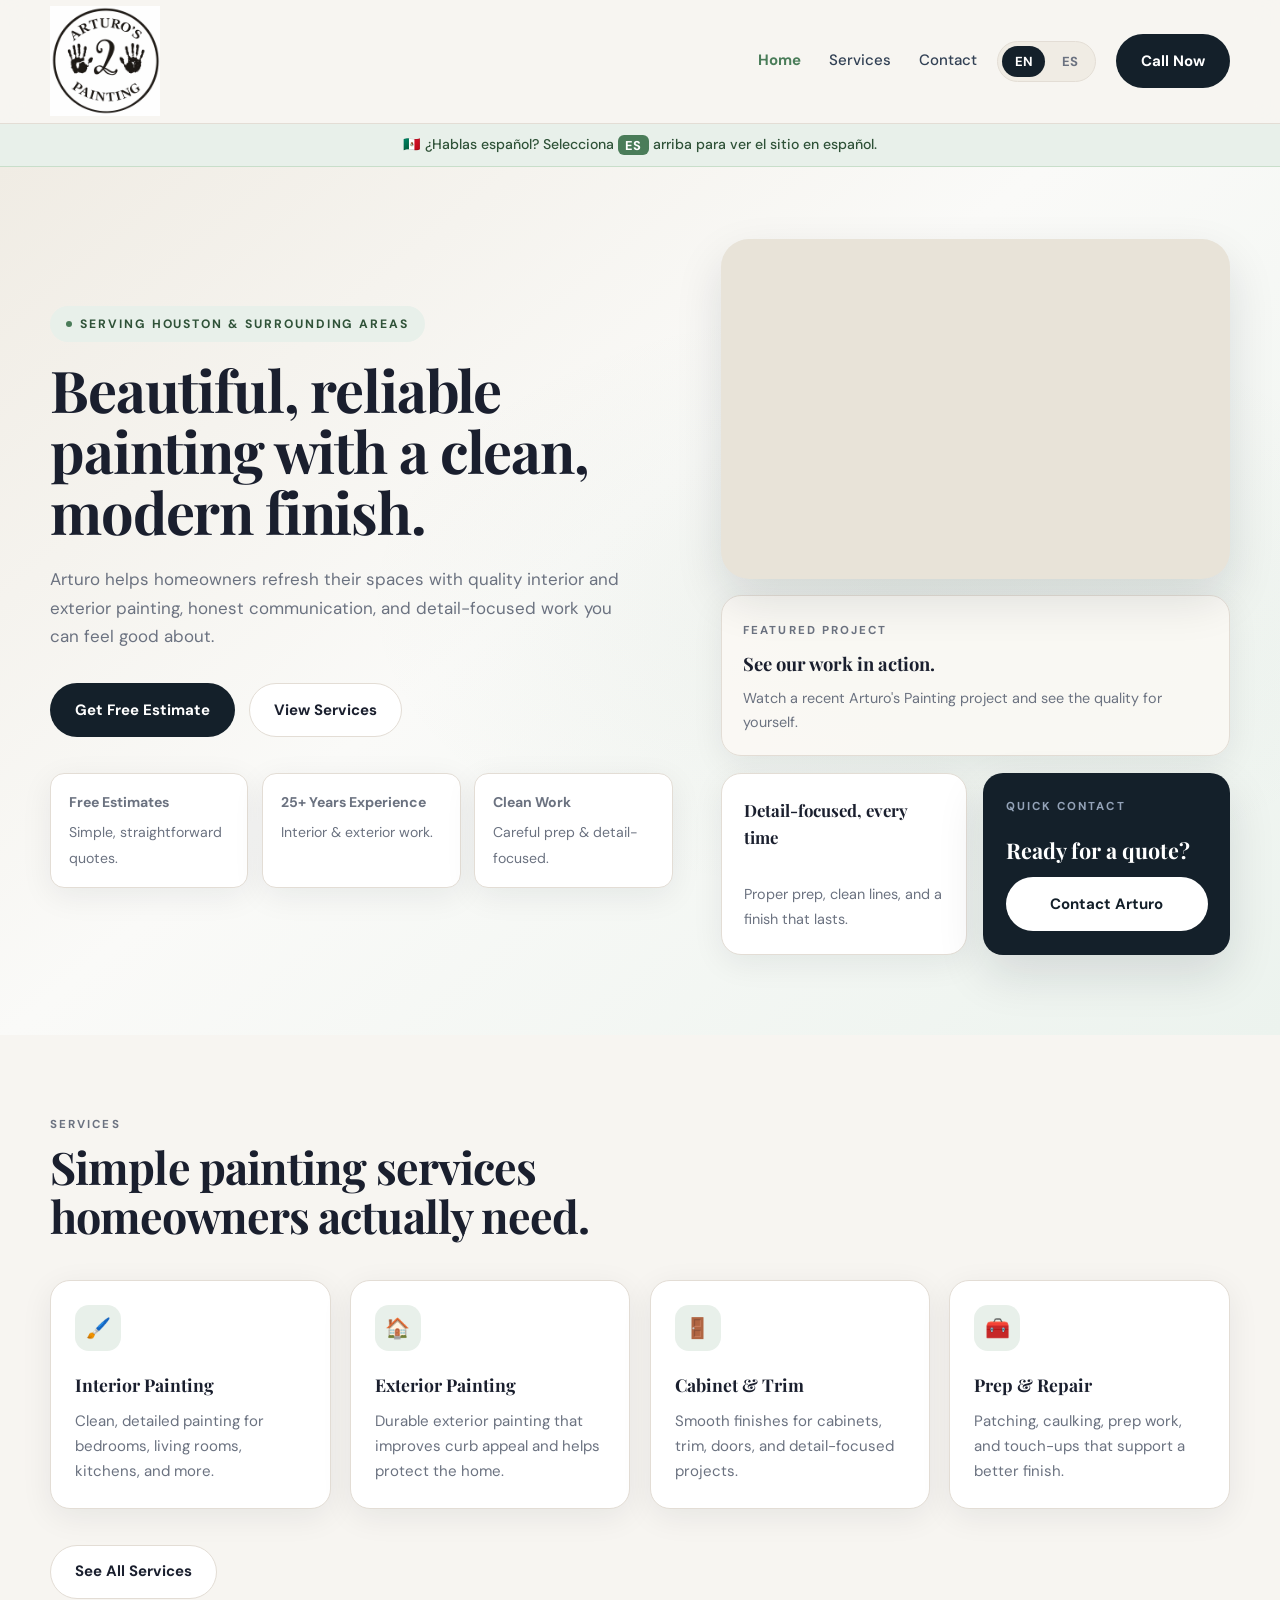
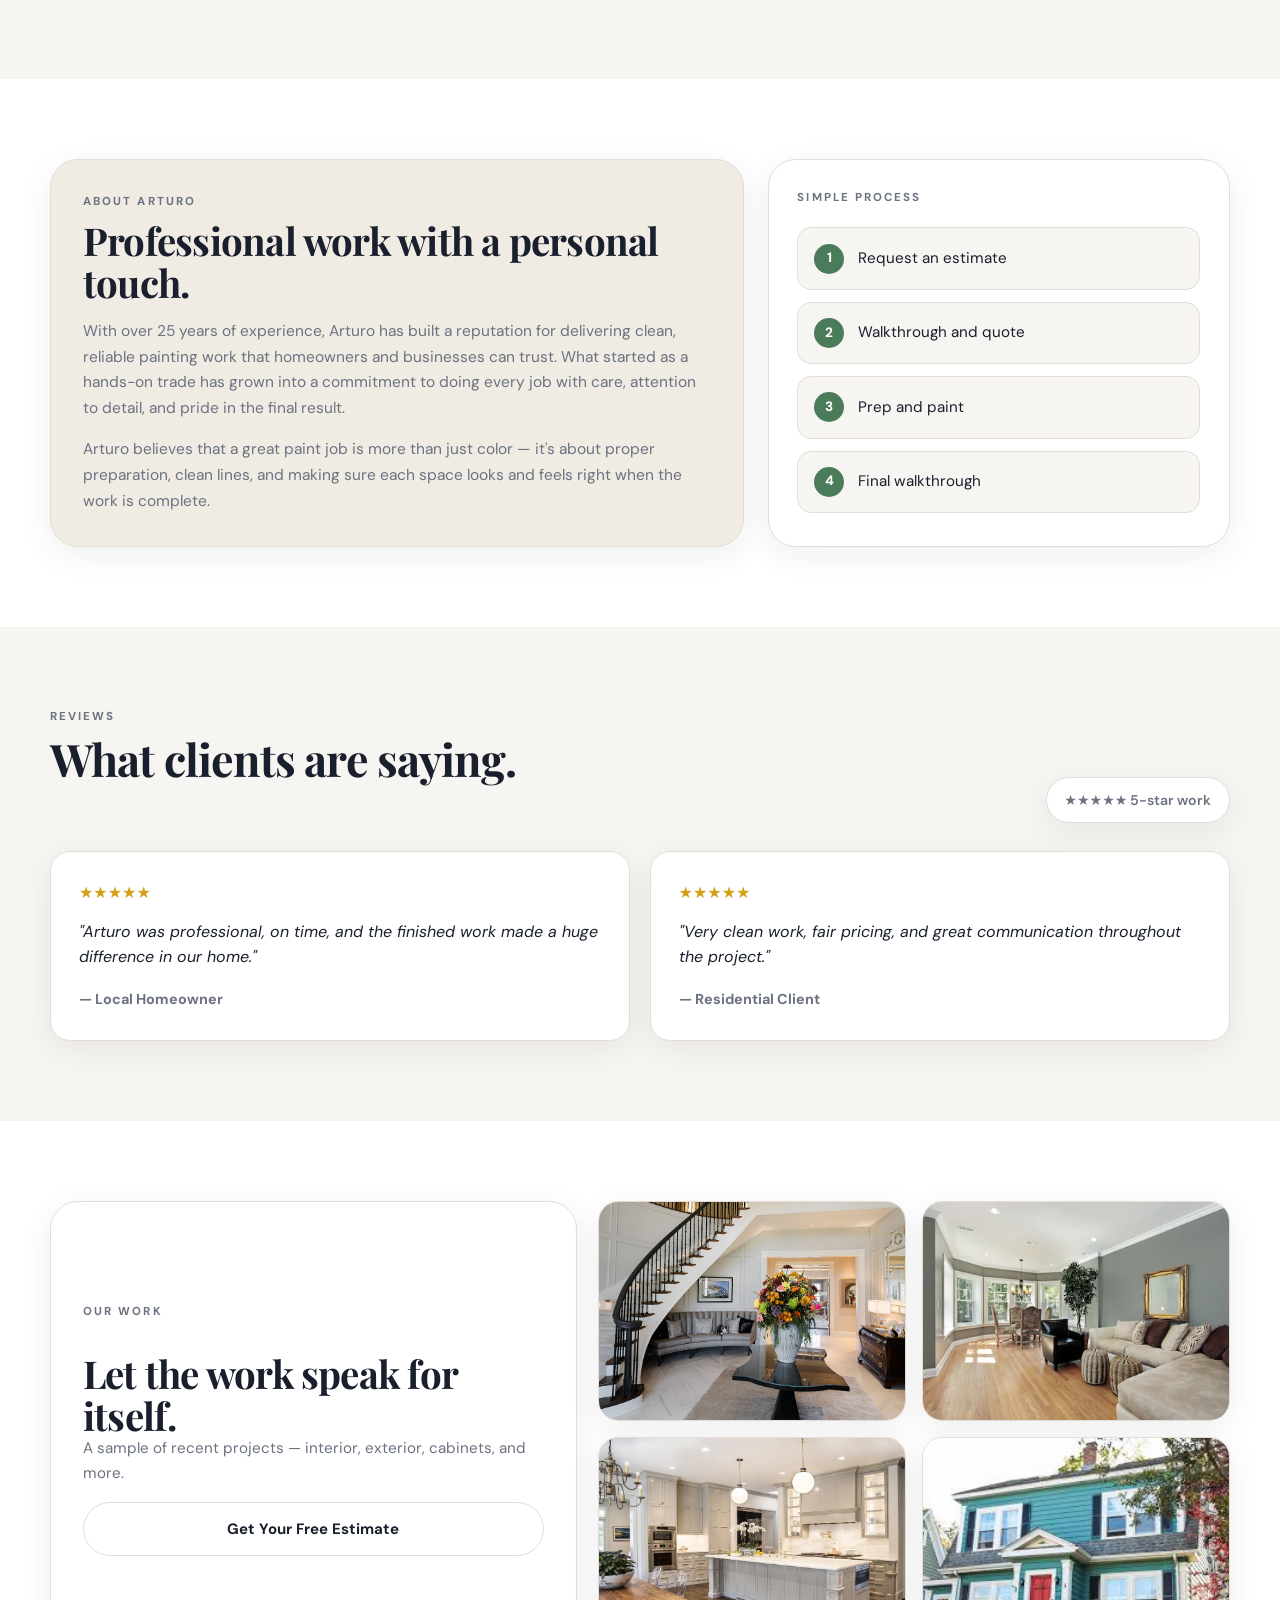
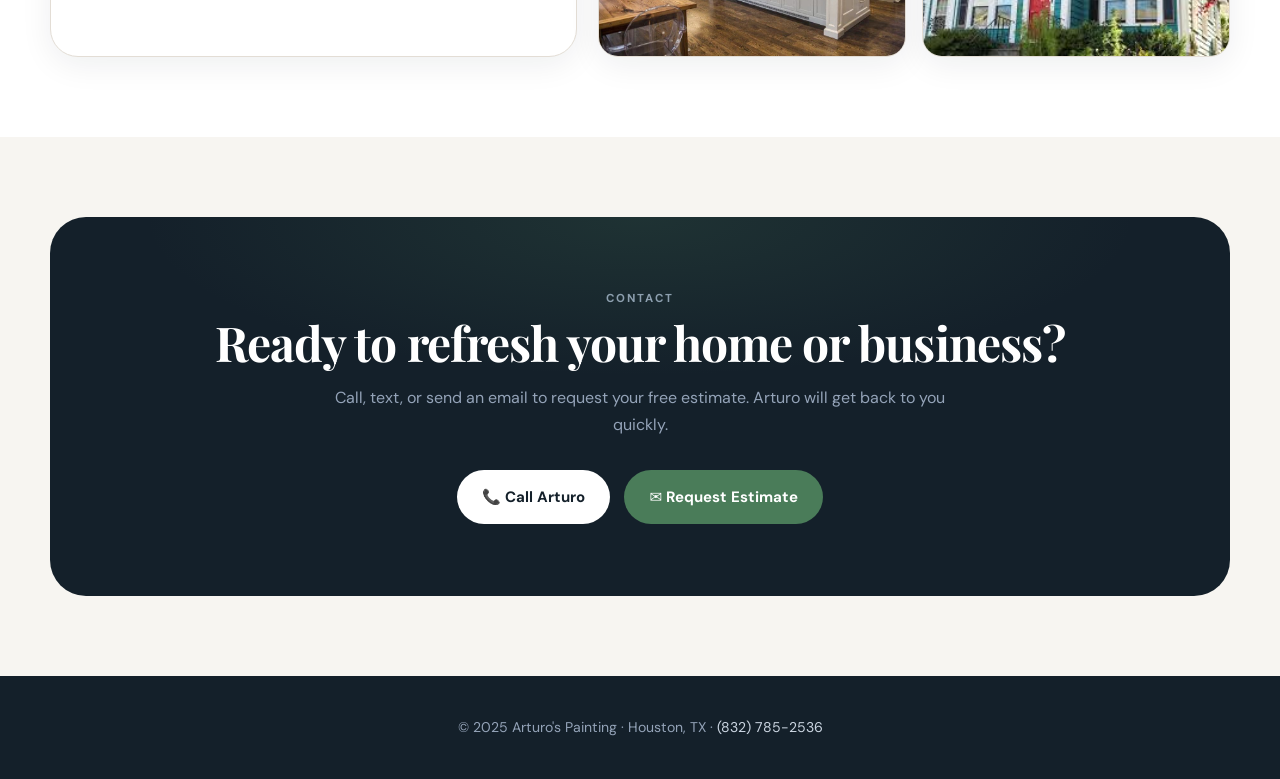
==== commit 60ed7d17: "changes to subtitles" ====
--- a/index.html
+++ b/index.html
@@ -59,6 +59,17 @@
       </div>
     </header>
 
+    <div class="lang-nudge">
+      <!-- Shown in English: nudges Spanish speakers -->
+      <span class="lang-inline" data-lang="en">
+        🇲🇽 ¿Hablas español? Selecciona <strong>ES</strong> arriba para ver el sitio en español.
+      </span>
+      <!-- Shown in Spanish: nudges English speakers -->
+      <span class="lang-inline" data-lang="es">
+        🇺🇸 Prefer English? Select <strong>EN</strong> above to view this site in English.
+      </span>
+    </div>
+
     <main>
 
       <!-- ── Hero ── -->
--- a/css/styles.css
+++ b/css/styles.css
@@ -740,6 +740,26 @@
 }
 .floating-call:hover { transform: translateY(-2px); box-shadow: 0 18px 40px rgba(15,23,42,0.3); }
 
+/* ── Language Nudge Bar ── */
+.lang-nudge {
+  background: var(--accent-soft);
+  border-bottom: 1px solid #c8deca;
+  text-align: center;
+  padding: 0.6rem 1rem;
+  font-size: 0.88rem;
+  color: #2f5238;
+  font-weight: 500;
+}
+.lang-nudge strong {
+  font-weight: 800;
+  background: var(--accent);
+  color: white;
+  padding: 0.1rem 0.45rem;
+  border-radius: 6px;
+  font-size: 0.8rem;
+  letter-spacing: 0.05em;
+}
+
 /* ── Language System ── */
 [data-lang] { display: none; }
 html[lang="en"] [data-lang="en"] { display: block; }
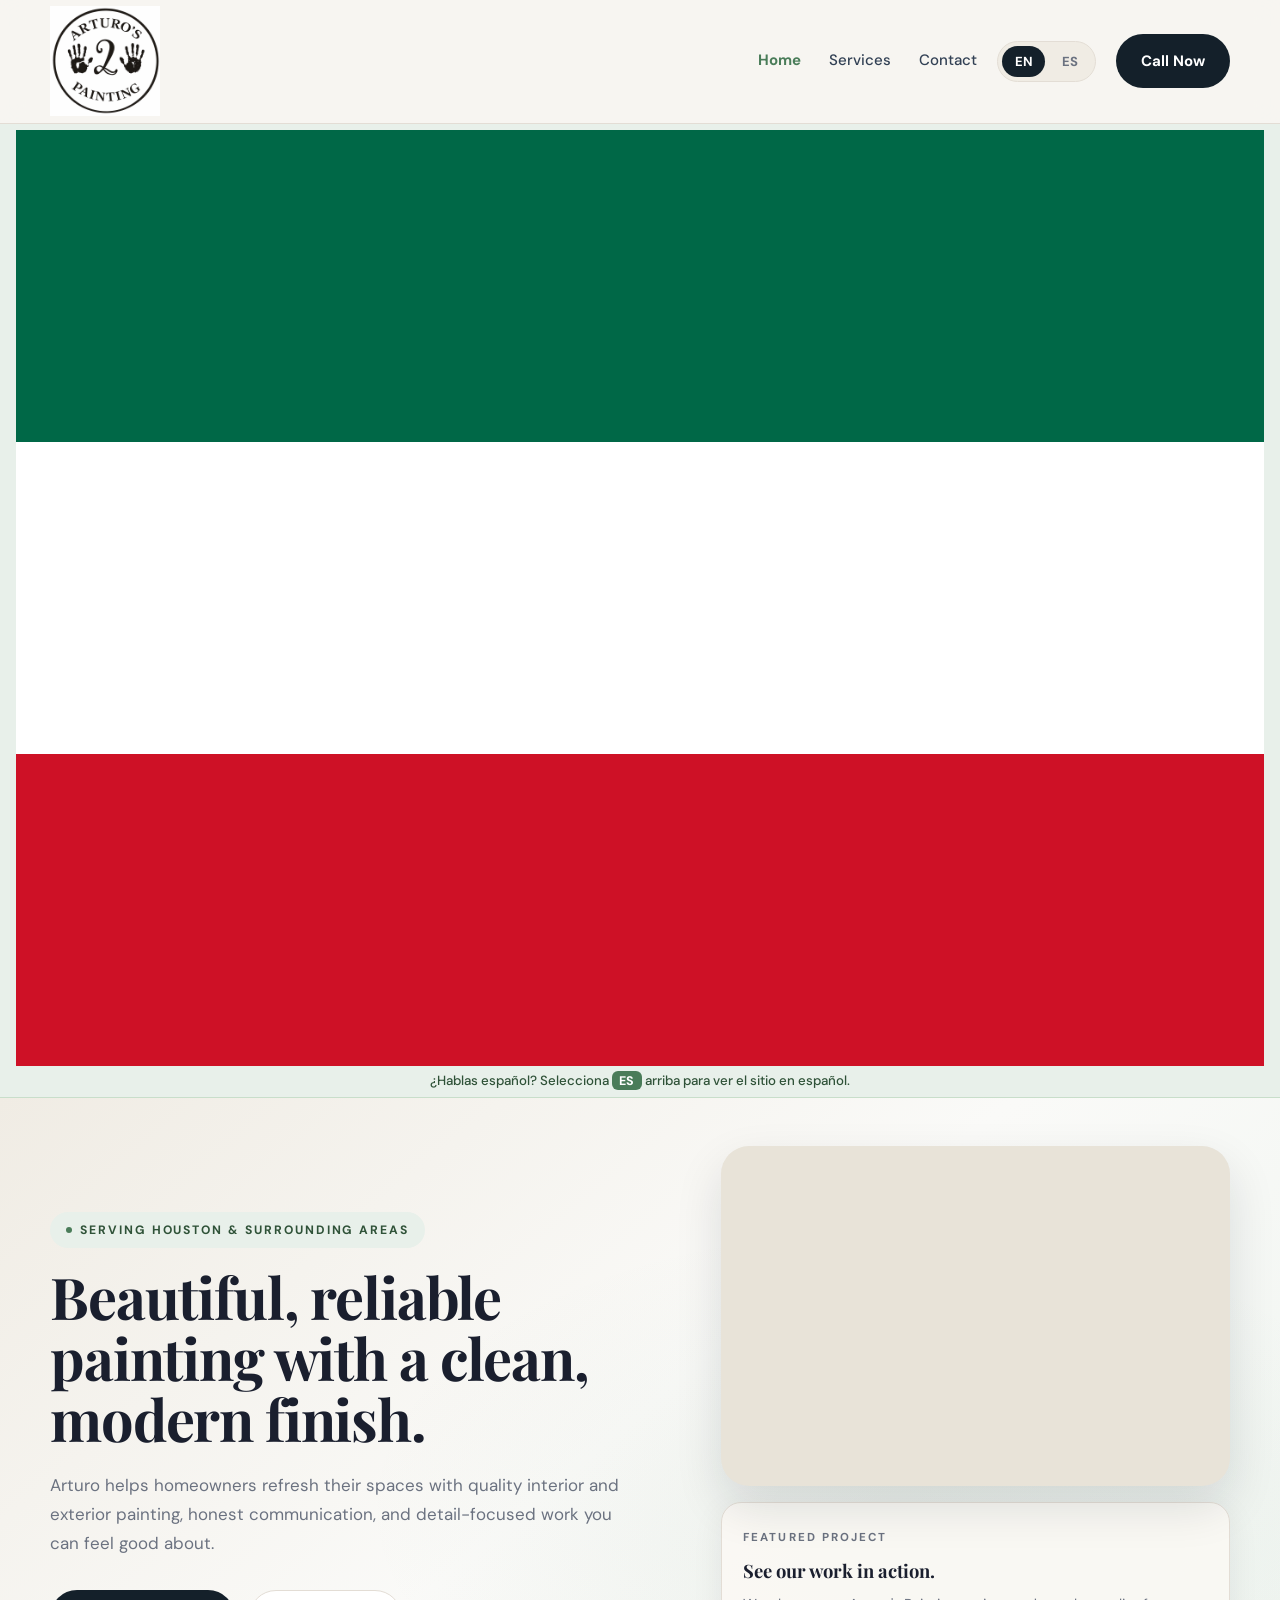
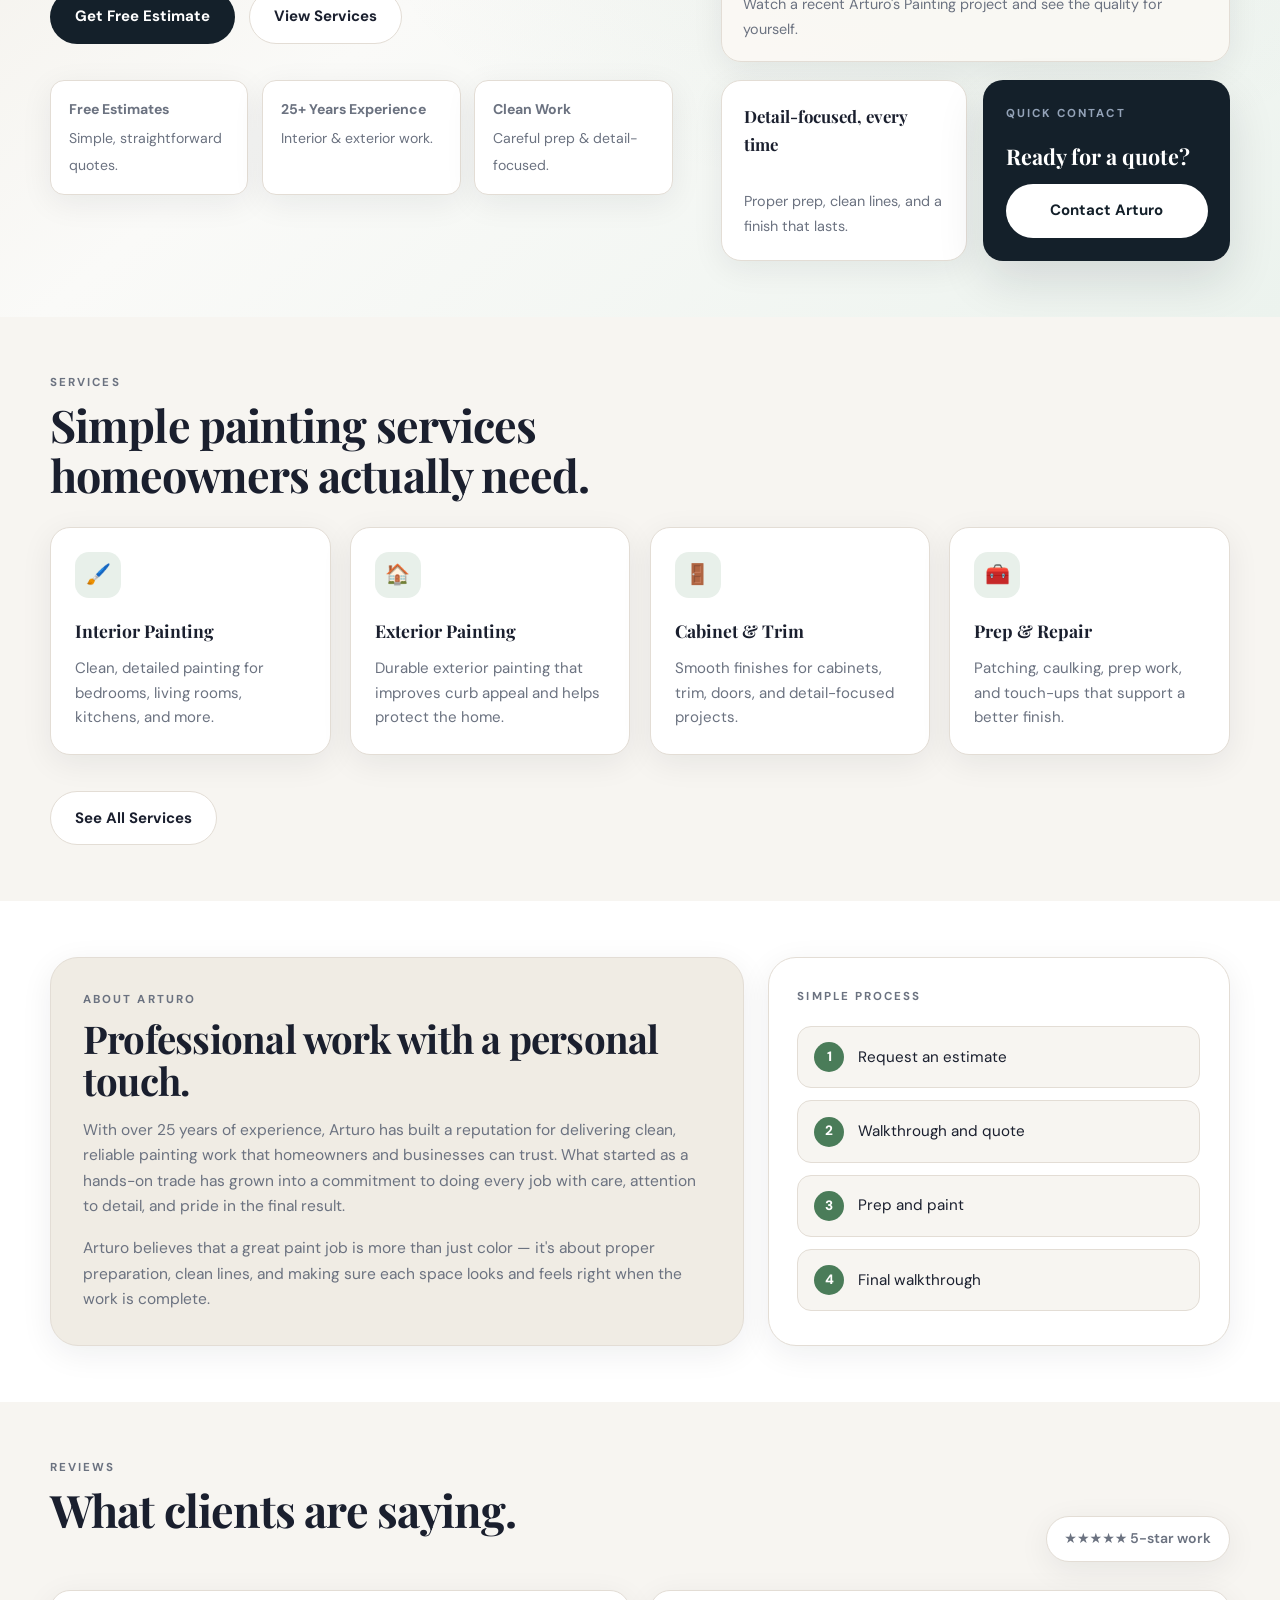
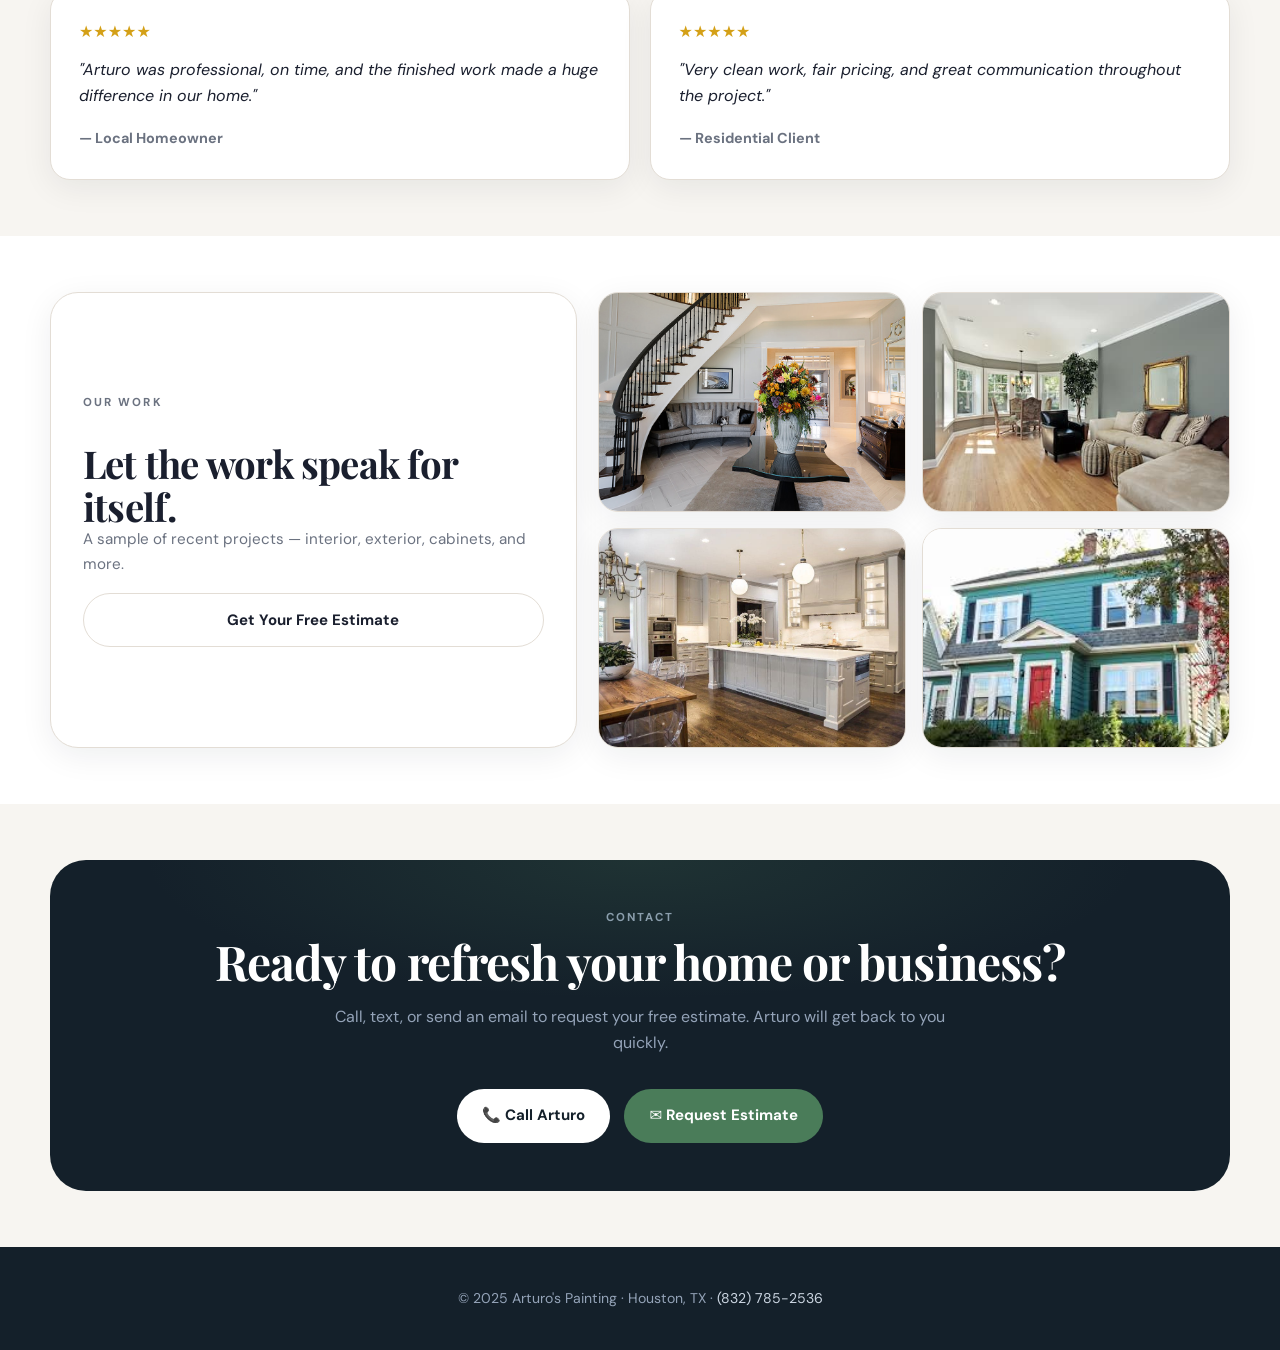
==== commit 42b15b55: "changes" ====
--- a/index.html
+++ b/index.html
@@ -26,9 +26,12 @@
         </a>
 
         <div class="nav-wrap">
-          <button class="mobile-menu-btn" id="menuBtn" type="button" aria-expanded="false" aria-controls="mainNav">
-            <span class="lang-inline" data-lang="en">Menu</span>
-            <span class="lang-inline" data-lang="es">Menú</span>
+          <button class="mobile-menu-btn" id="menuBtn" type="button" aria-expanded="false" aria-controls="mainNav" aria-label="Toggle navigation">
+            <span class="hamburger">
+              <span></span>
+              <span></span>
+              <span></span>
+            </span>
           </button>
 
           <nav id="mainNav" role="navigation">
@@ -60,13 +63,13 @@
     </header>
 
     <div class="lang-nudge">
-      <!-- Shown in English: nudges Spanish speakers -->
       <span class="lang-inline" data-lang="en">
-        🇲🇽 ¿Hablas español? Selecciona <strong>ES</strong> arriba para ver el sitio en español.
+        <svg class="flag-icon" viewBox="0 0 20 15" xmlns="http://www.w3.org/2000/svg" aria-hidden="true"><rect width="20" height="5" fill="#006847"/><rect y="5" width="20" height="5" fill="#fff"/><rect y="10" width="20" height="5" fill="#CE1126"/></svg>
+        ¿Hablas español? Selecciona <strong>ES</strong> arriba para ver el sitio en español.
       </span>
-      <!-- Shown in Spanish: nudges English speakers -->
       <span class="lang-inline" data-lang="es">
-        🇺🇸 Prefer English? Select <strong>EN</strong> above to view this site in English.
+        <svg class="flag-icon" viewBox="0 0 20 15" xmlns="http://www.w3.org/2000/svg" aria-hidden="true"><rect width="20" height="5" fill="#B22234"/><rect y="5" width="20" height="5" fill="#fff"/><rect y="10" width="20" height="5" fill="#B22234"/><rect x="0" width="8" height="15" fill="#3C3B6E"/></svg>
+        Prefer English? Select <strong>EN</strong> above to view this site in English.
       </span>
     </div>
 
--- a/css/styles.css
+++ b/css/styles.css
@@ -165,17 +165,54 @@
 /* ── Mobile Menu ── */
 .mobile-menu-btn {
   display: none;
+  align-items: center;
+  justify-content: center;
+  width: 44px;
+  height: 44px;
   border: 1.5px solid var(--line);
   background: white;
   border-radius: 12px;
-  padding: 0.65rem 0.9rem;
-  font-family: var(--font-body);
-  font-weight: 700;
-  font-size: 0.88rem;
   cursor: pointer;
-  transition: background 0.2s;
-}
-.mobile-menu-btn:hover { background: var(--surface-soft); }
+  transition: background 0.2s, border-color 0.2s, box-shadow 0.2s;
+  flex-shrink: 0;
+}
+.mobile-menu-btn:hover {
+  background: var(--surface-soft);
+  border-color: #bbb;
+  box-shadow: 0 2px 8px rgba(0,0,0,0.08);
+}
+
+.hamburger {
+  display: flex;
+  flex-direction: column;
+  justify-content: center;
+  align-items: center;
+  gap: 5px;
+  width: 20px;
+  height: 20px;
+  position: relative;
+}
+.hamburger span {
+  display: block;
+  width: 20px;
+  height: 2px;
+  background: var(--text);
+  border-radius: 2px;
+  transition: transform 0.3s ease, opacity 0.3s ease, width 0.3s ease;
+  transform-origin: center;
+}
+
+/* Animate to X when open */
+.mobile-menu-btn[aria-expanded="true"] .hamburger span:nth-child(1) {
+  transform: translateY(7px) rotate(45deg);
+}
+.mobile-menu-btn[aria-expanded="true"] .hamburger span:nth-child(2) {
+  opacity: 0;
+  width: 0;
+}
+.mobile-menu-btn[aria-expanded="true"] .hamburger span:nth-child(3) {
+  transform: translateY(-7px) rotate(-45deg);
+}
 
 /* ── Hero ── */
 .hero {
@@ -195,7 +232,7 @@
   display: grid;
   grid-template-columns: 1.1fr 0.9fr;
   gap: 3rem;
-  padding: 4.5rem 0 5rem;
+  padding: 3rem 0 3.5rem;
   align-items: center;
   position: relative;
 }
@@ -376,12 +413,12 @@
 .light-label { color: #94a3b8; }
 
 /* ── Sections ── */
-.section { padding: 5rem 0; }
+.section { padding: 3.5rem 0; }
 .alt-section { background: #fff; }
 
 .section-heading {
   max-width: 46rem;
-  margin-bottom: 2.5rem;
+  margin-bottom: 1.75rem;
 }
 .section-heading h2,
 .section-title {
@@ -638,7 +675,7 @@
   color: #fff;
   text-align: center;
   border-radius: 36px;
-  padding: 4.5rem 2rem;
+  padding: 3rem 2rem;
   position: relative;
   overflow: hidden;
 }
@@ -673,7 +710,7 @@
 
 /* ── Page Hero (inner pages) ── */
 .page-hero {
-  padding: 4.5rem 0 2.5rem;
+  padding: 3rem 0 1.75rem;
 }
 .page-hero h2 {
   font-family: var(--font-display);
@@ -745,10 +782,11 @@
   background: var(--accent-soft);
   border-bottom: 1px solid #c8deca;
   text-align: center;
-  padding: 0.6rem 1rem;
-  font-size: 0.88rem;
+  padding: 0.4rem 1rem;
+  font-size: 0.83rem;
   color: #2f5238;
   font-weight: 500;
+  line-height: 1.4;
 }
 .lang-nudge strong {
   font-weight: 800;
@@ -756,7 +794,7 @@
   color: white;
   padding: 0.1rem 0.45rem;
   border-radius: 6px;
-  font-size: 0.8rem;
+  font-size: 0.78rem;
   letter-spacing: 0.05em;
 }
 
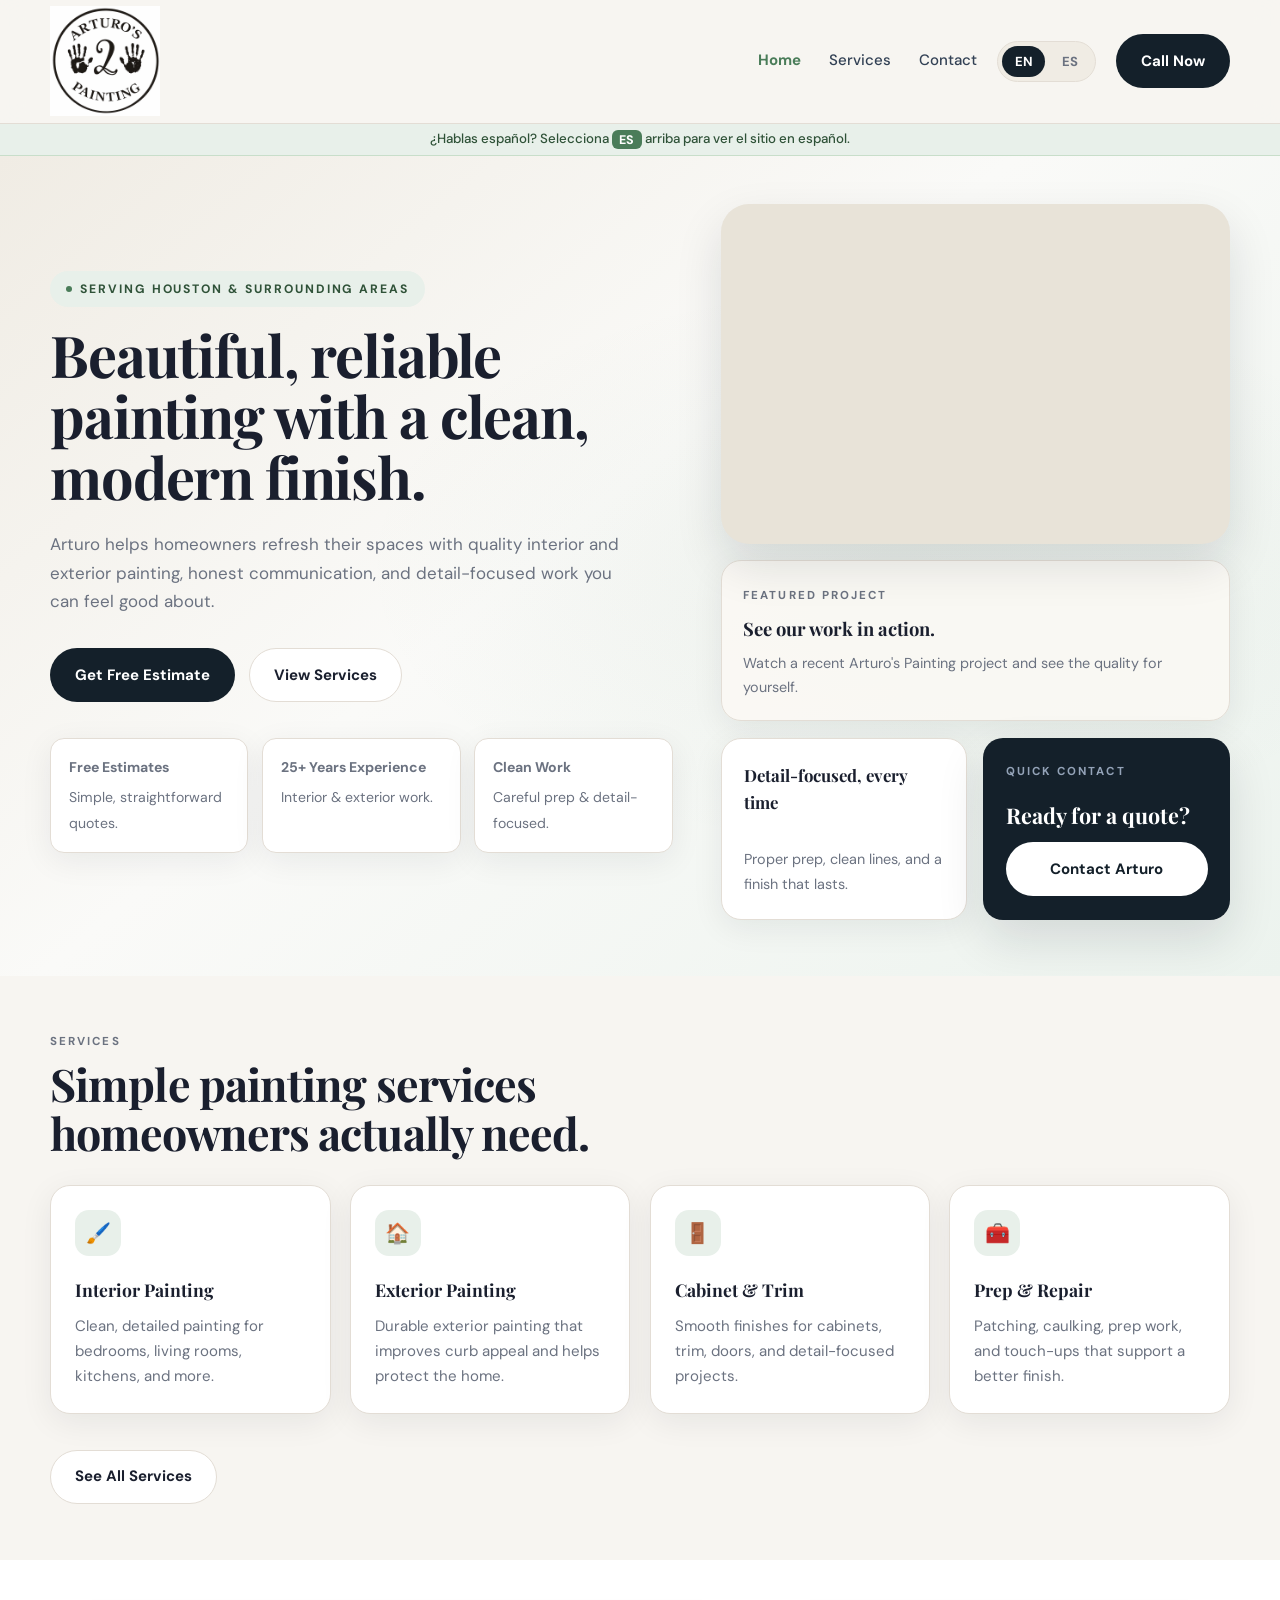
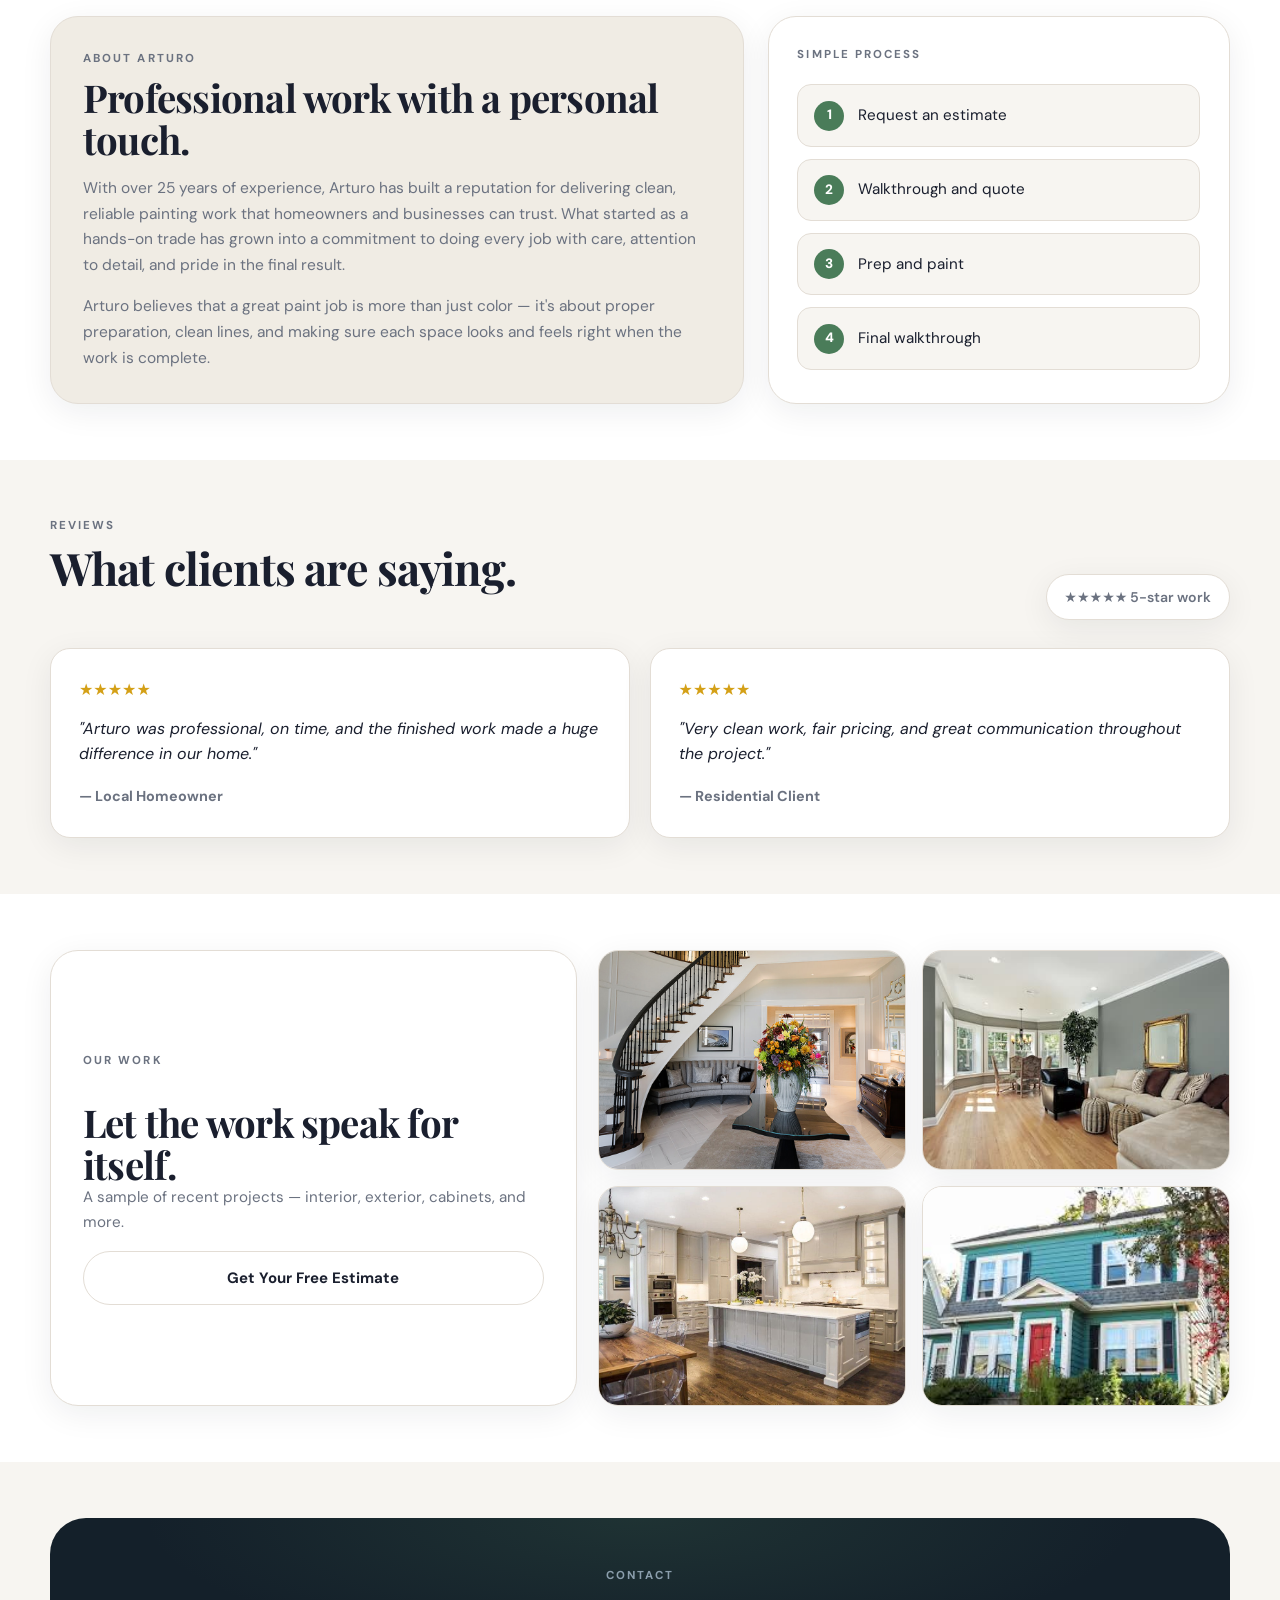
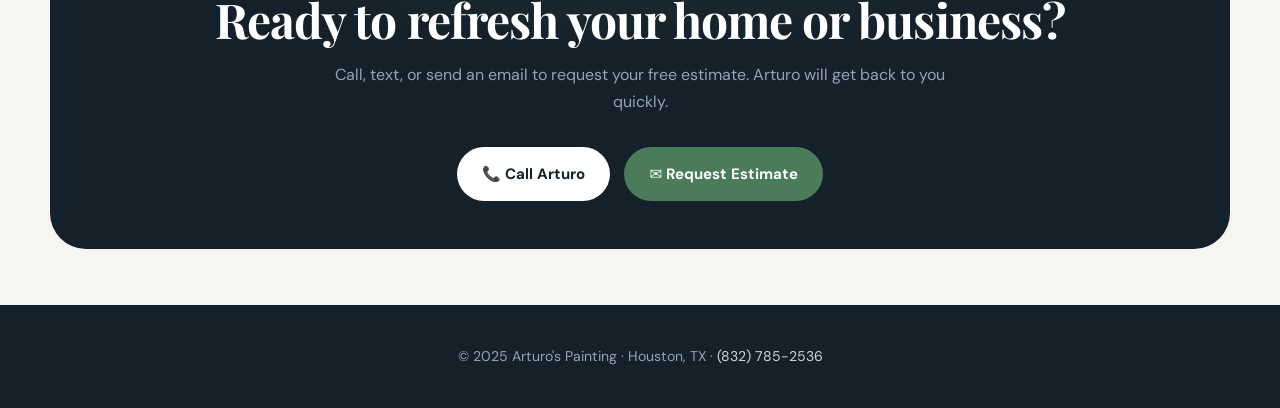
==== commit f83fdb18: "sdsad" ====
--- a/index.html
+++ b/index.html
@@ -64,11 +64,9 @@
 
     <div class="lang-nudge">
       <span class="lang-inline" data-lang="en">
-        <svg class="flag-icon" viewBox="0 0 20 15" xmlns="http://www.w3.org/2000/svg" aria-hidden="true"><rect width="20" height="5" fill="#006847"/><rect y="5" width="20" height="5" fill="#fff"/><rect y="10" width="20" height="5" fill="#CE1126"/></svg>
         ¿Hablas español? Selecciona <strong>ES</strong> arriba para ver el sitio en español.
       </span>
       <span class="lang-inline" data-lang="es">
-        <svg class="flag-icon" viewBox="0 0 20 15" xmlns="http://www.w3.org/2000/svg" aria-hidden="true"><rect width="20" height="5" fill="#B22234"/><rect y="5" width="20" height="5" fill="#fff"/><rect y="10" width="20" height="5" fill="#B22234"/><rect x="0" width="8" height="15" fill="#3C3B6E"/></svg>
         Prefer English? Select <strong>EN</strong> above to view this site in English.
       </span>
     </div>
--- a/css/styles.css
+++ b/css/styles.css
@@ -877,5 +877,5 @@
 
 @media (max-width: 480px) {
   .quick-facts { grid-template-columns: 1fr; }
-  .section { padding: 3.5rem 0; }
+  .section { padding: 2.5rem 0; }
 }
